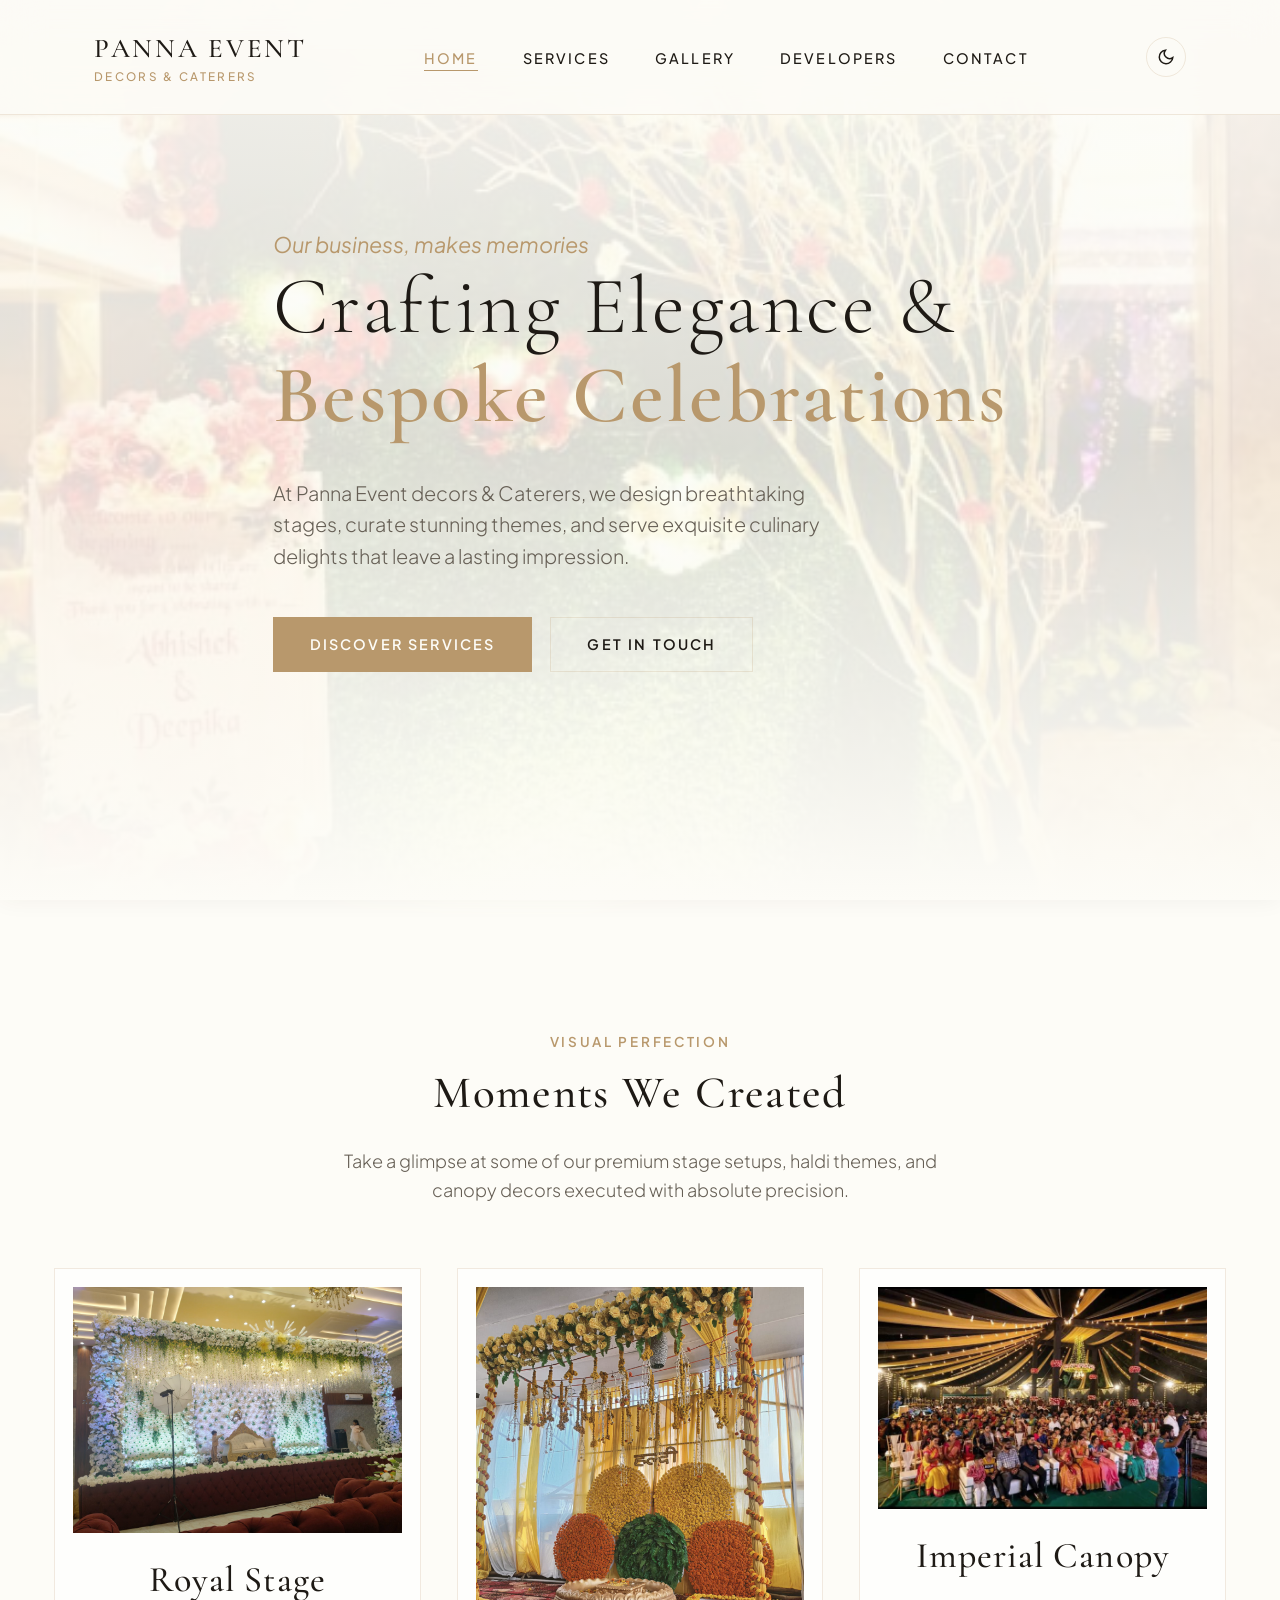
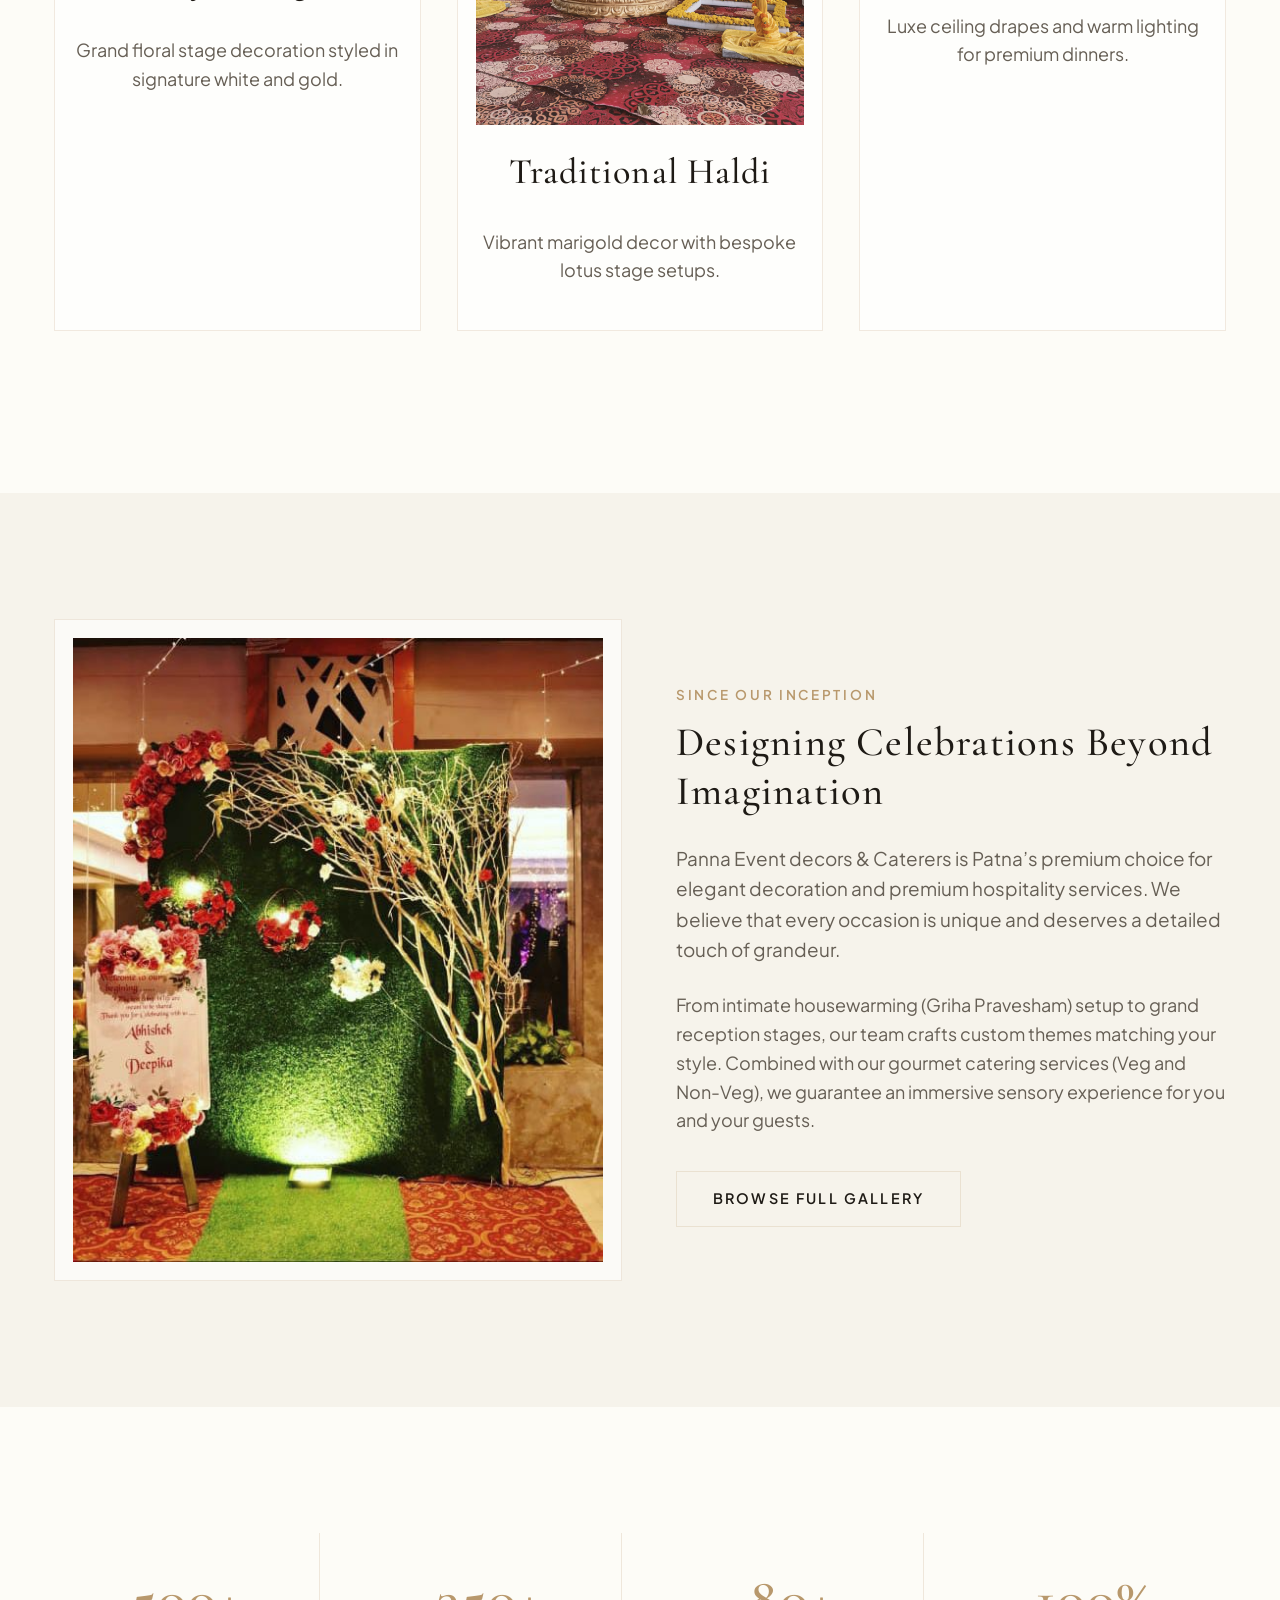
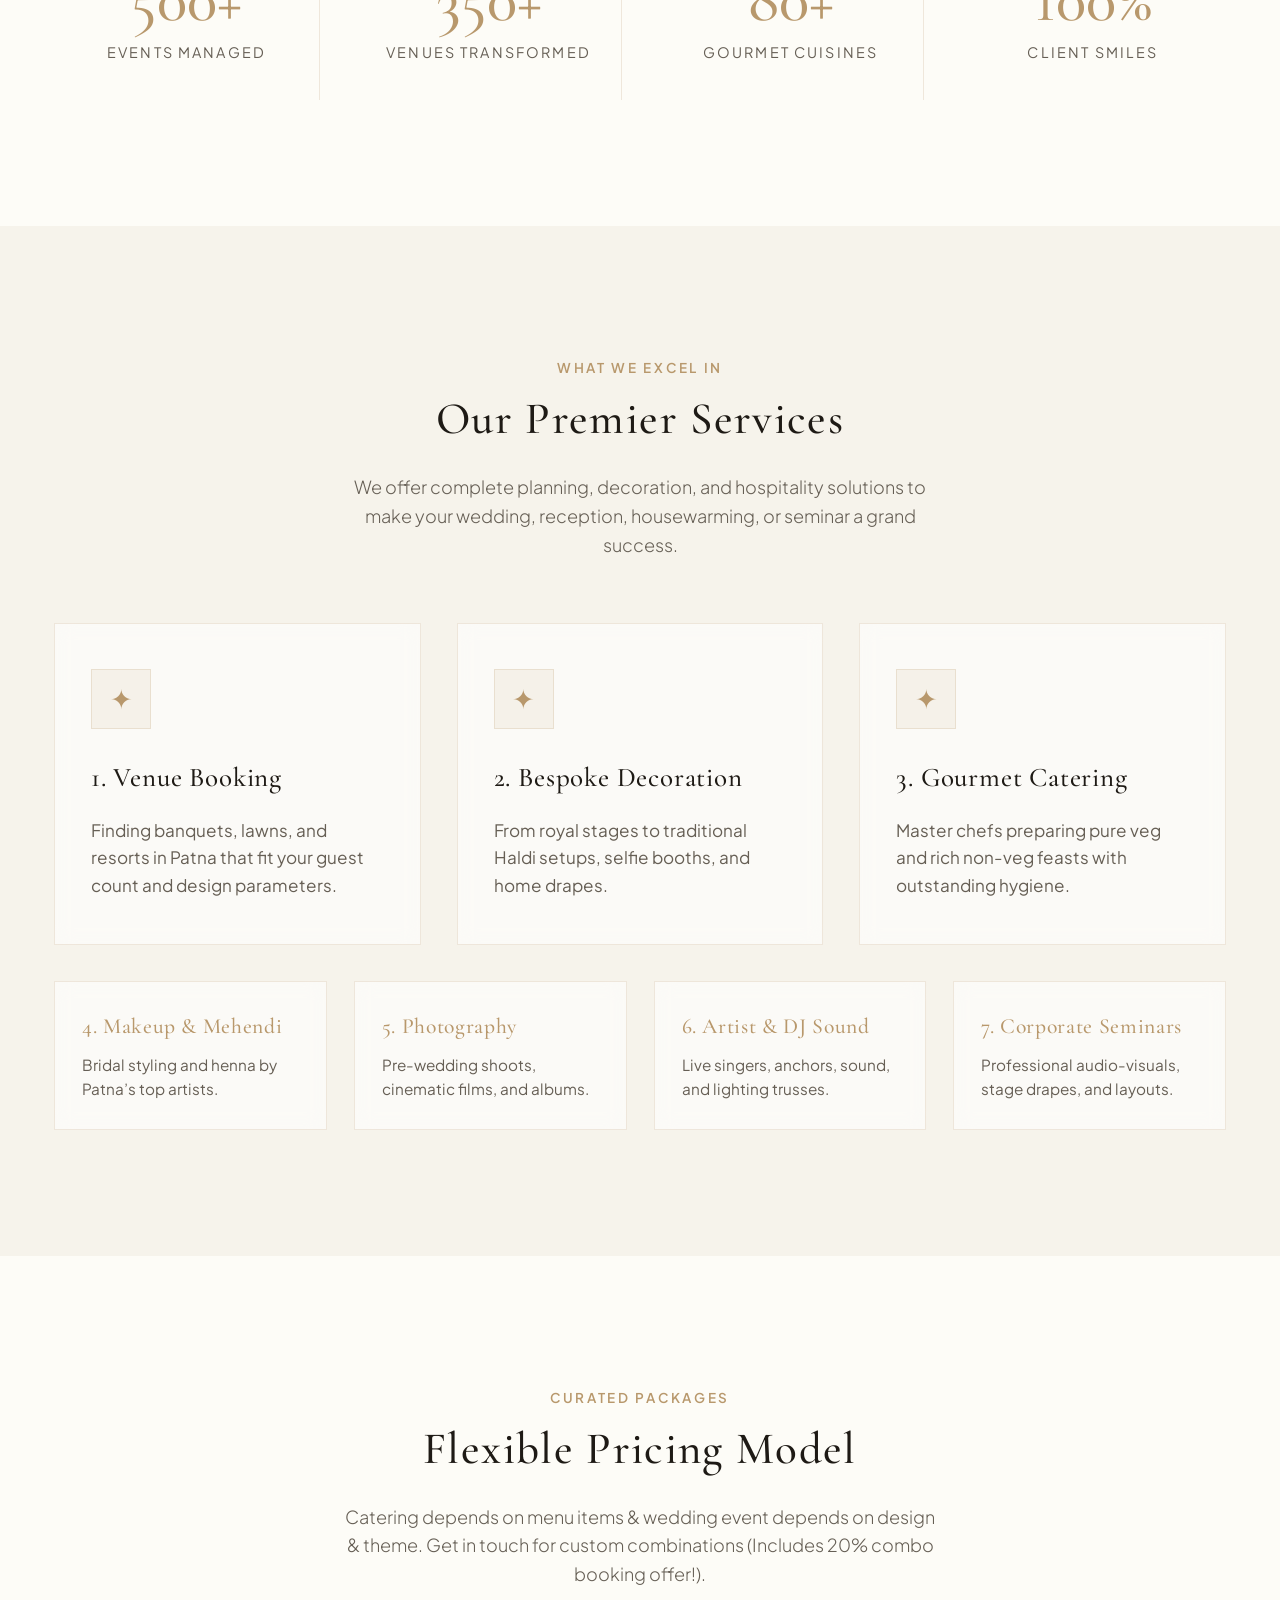
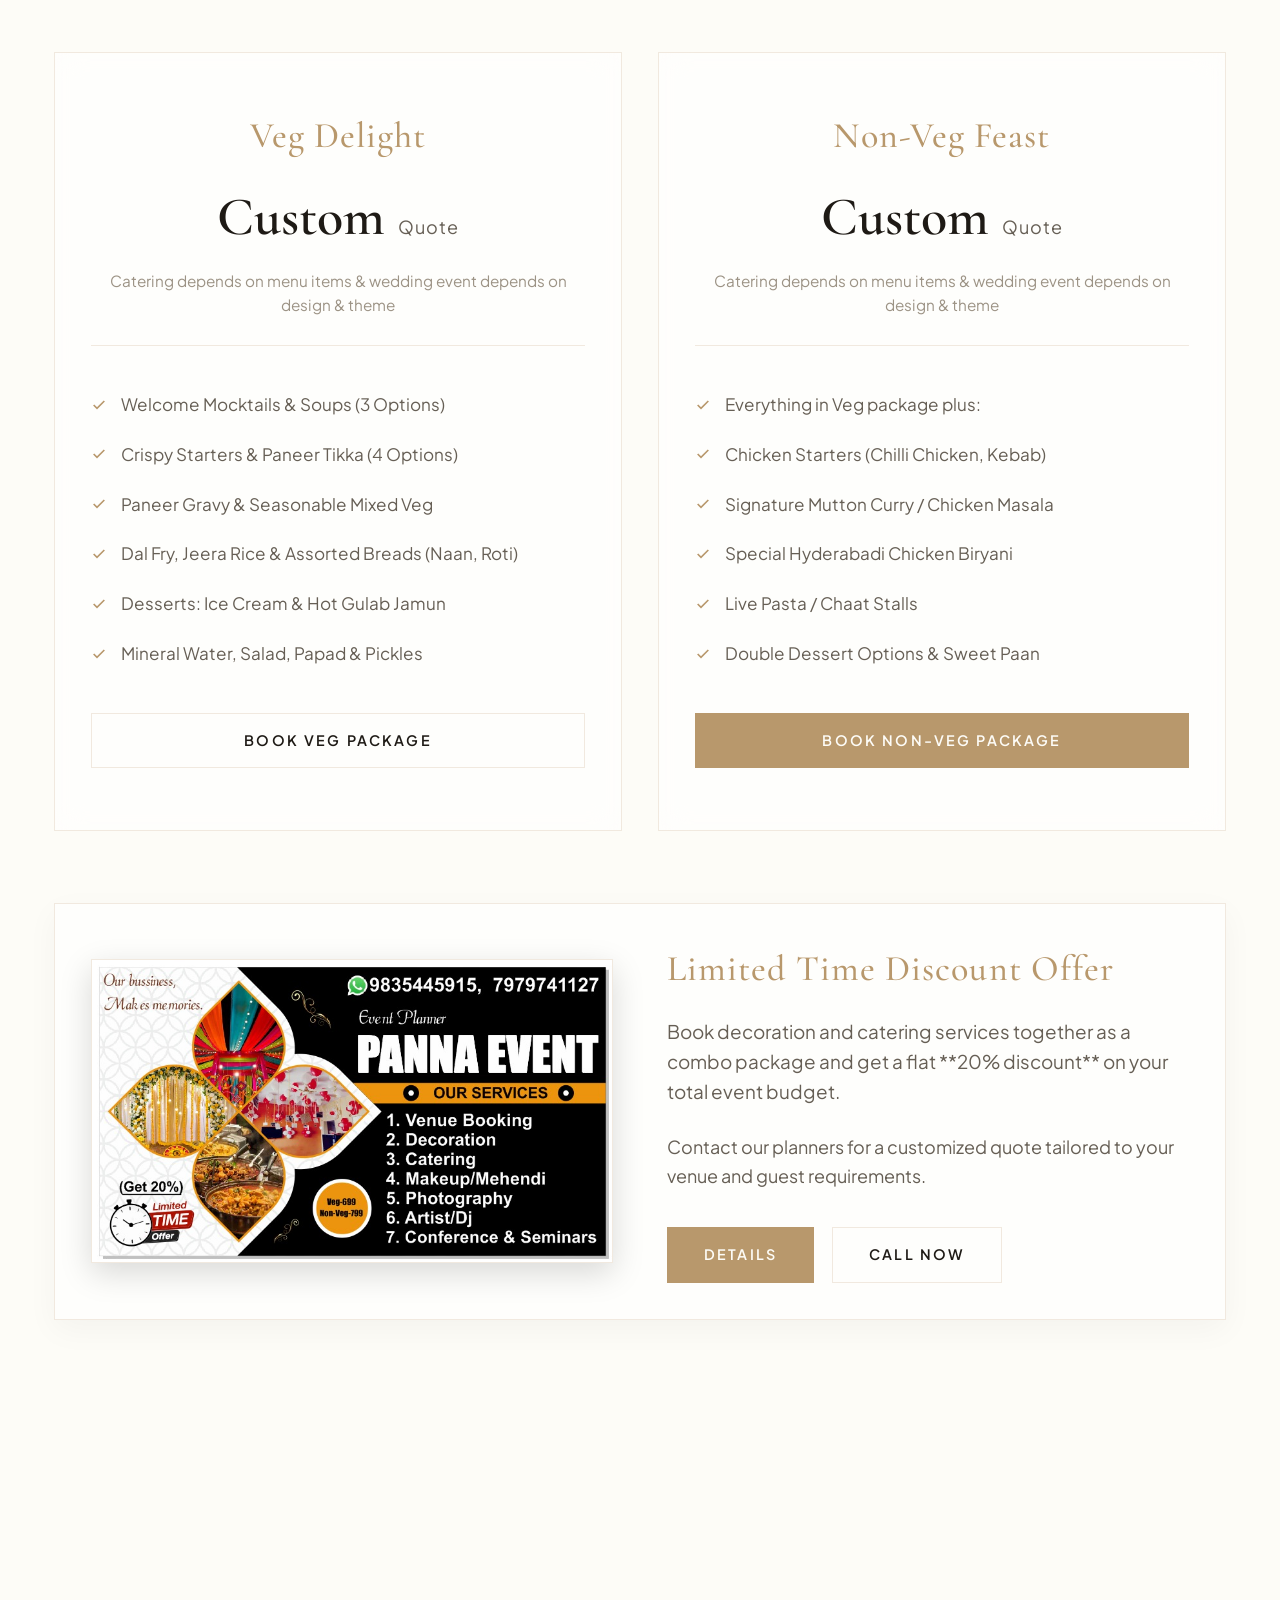
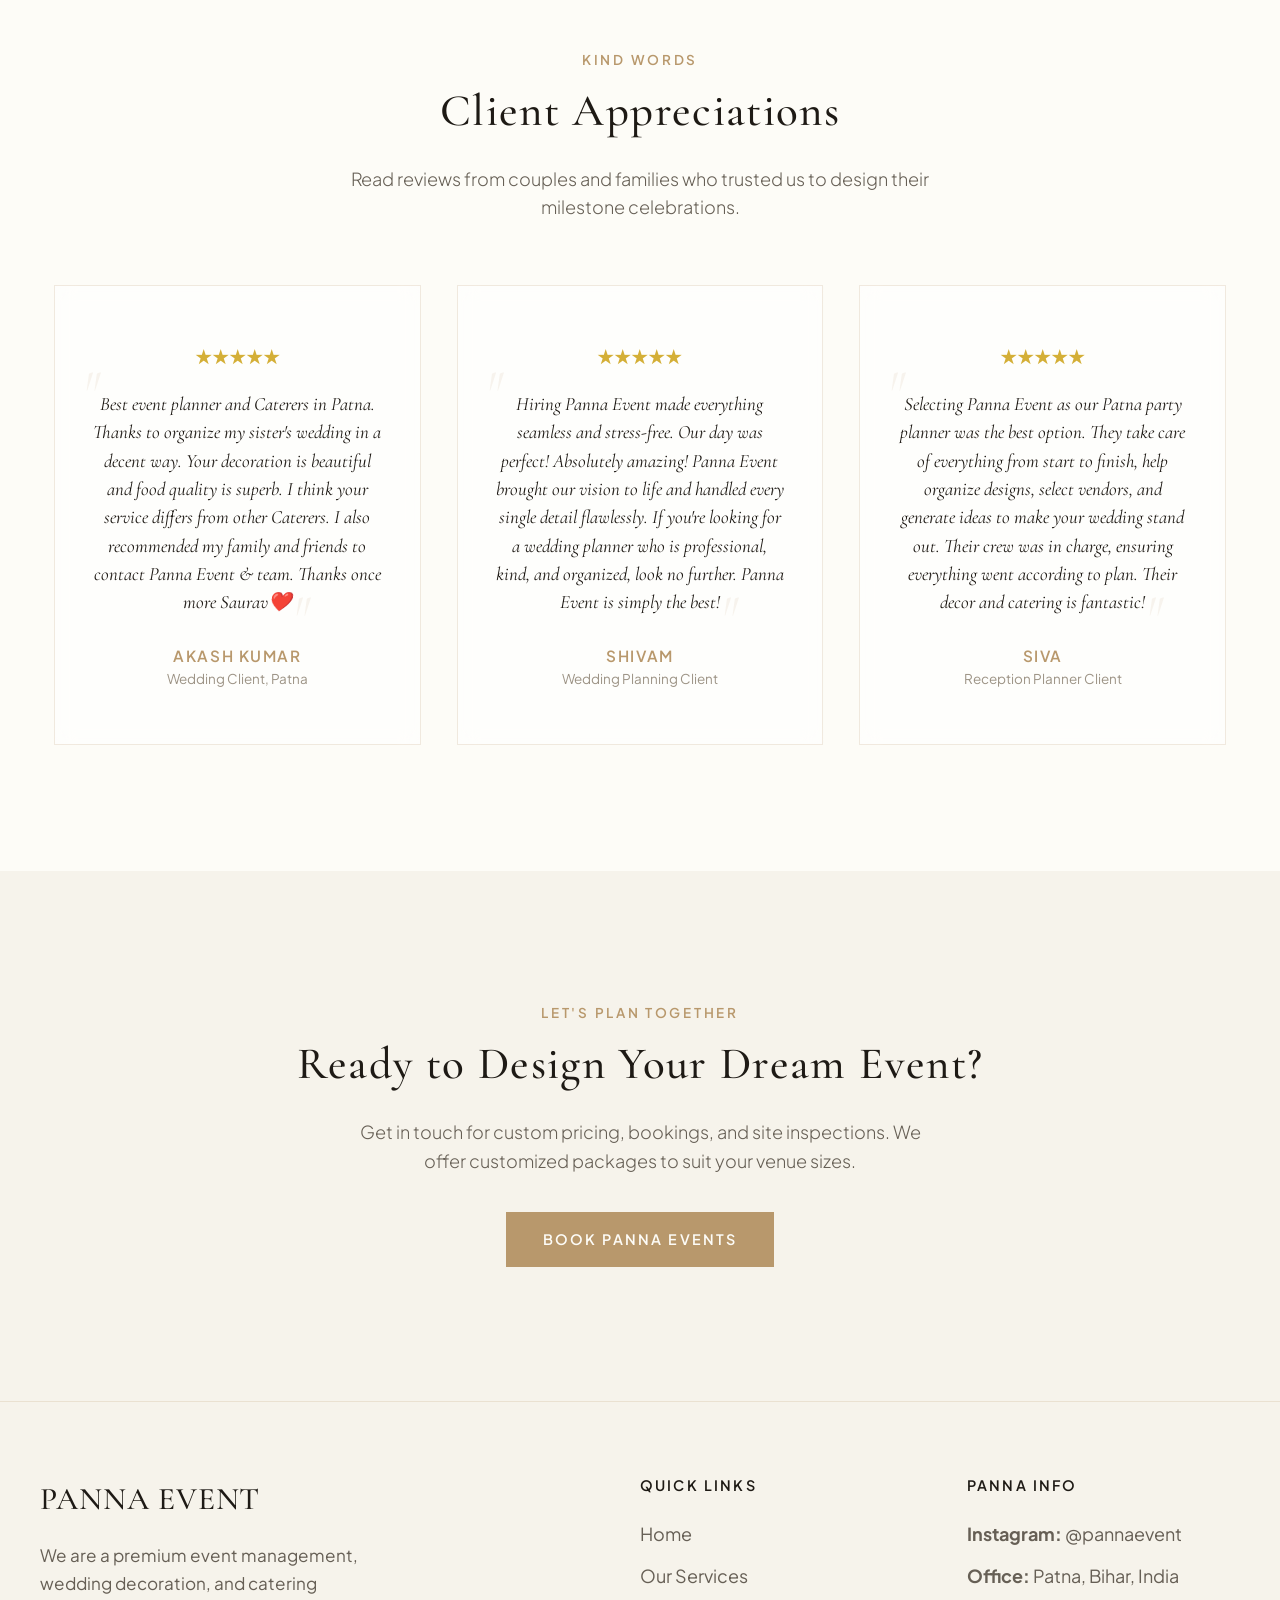
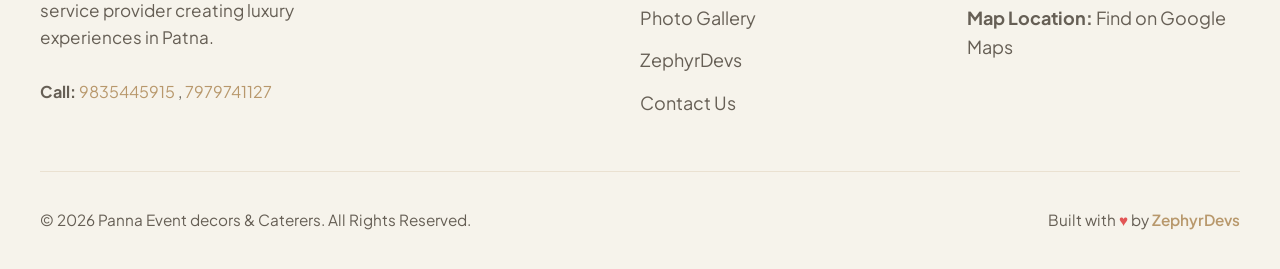
==== index.html @ 82905529 "Add files via upload" ====
<!DOCTYPE html>
<html lang="en">
<head>
    <meta charset="UTF-8">
    <meta name="viewport" content="width=device-width, initial-scale=1.0">
    <title>Panna Event Decors & Caterers | Premium Wedding Decor & Catering Patna</title>
    
    <!-- SEO Meta Tags -->
    <meta name="description" content="Panna Event Decors & Caterers offers premium wedding stage decoration, Haldi setups, Griha Pravesham, and professional catering services in Patna. Make your events memorable with our luxury designs.">
    <meta name="keywords" content="Panna Event, Panna Event Decors, event planners Patna, caterers in Patna, wedding decorators Patna, stage decoration Patna, Haldi ceremony Patna, housewarming decorators, Griha Pravesham decoration, party caterers">
    <meta name="author" content="ZephyrDevs">
    <link rel="canonical" href="index.html">
    
    <!-- Open Graph (Facebook / LinkedIn) -->
    <meta property="og:type" content="website">
    <meta property="og:title" content="Panna Event Decors & Caterers | Premium Event Planner in Patna">
    <meta property="og:description" content="Transforming weddings, housewarmings, and corporate events with premium decorations and gourmet catering. Contact 9835445915.">
    <meta property="og:image" content="./unnamed.jpg">
    
    <!-- Stylesheet -->
    <link rel="stylesheet" href="css/style.css">
    
    <!-- LocalBusiness Schema Markup for SEO -->
    <script type="application/ld+json">
    {
      "@context": "https://schema.org",
      "@type": "EventVenue",
      "name": "Panna Event decors & Caterers",
      "image": [
        "unnamed.jpg",
        "unnamed (5).jpg",
        "unnamed (7).jpg"
      ],
      "telephone": "+919835445915, +917979741127",
      "email": "zephyrdevsofficial@gmail.com",
      "address": {
        "@type": "PostalAddress",
        "streetAddress": "Panna Event decors & Caterers, Near Gola Road",
        "addressLocality": "Patna",
        "addressRegion": "Bihar",
        "postalCode": "801503",
        "addressCountry": "IN"
      },
      "geo": {
        "@type": "GeoCoordinates",
        "latitude": 25.6144167,
        "longitude": 85.0792619
      },
      "url": "https://zephyr-devs.vercel.app",
      "sameAs": [
        "https://www.instagram.com/pannaevent"
      ],
      "priceRange": "$$",
      "servesCuisine": "Indian, Veg, Non-Veg",
      "openingHoursSpecification": {
        "@type": "OpeningHoursSpecification",
        "dayOfWeek": [
          "Monday", "Tuesday", "Wednesday", "Thursday", "Friday", "Saturday", "Sunday"
        ],
        "opens": "00:00",
        "closes": "23:59"
      }
    }
    </script>
</head>
<body>

    <!-- Loading Screen -->
    <div id="loading-screen">
        <div class="loader-logo">PANNA EVENTS</div>
        <div class="loader-bar"></div>
    </div>

    <!-- Background Canvas -->
    <canvas id="bg-canvas"></canvas>

    <!-- Navigation Header -->
    <header class="header-nav">
        <div class="nav-container">
            <a href="index.html" class="logo">
                <span class="logo-main">PANNA EVENT</span>
                <span class="logo-sub">Decors & Caterers</span>
            </a>
            
            <nav>
                <ul class="nav-links">
                    <li><a href="index.html" class="active">Home</a></li>
                    <li><a href="services.html">Services</a></li>
                    <li><a href="gallery.html">Gallery</a></li>
                    <li><a href="devs.html">Developers</a></li>
                    <li><a href="contact.html">Contact</a></li>
                </ul>
            </nav>
            
            <div class="nav-actions">
                <!-- Theme Toggle -->
                <button id="theme-toggle" class="theme-toggle-btn" aria-label="Toggle Theme">
                    <svg viewBox="0 0 24 24">
                        <path id="theme-icon-path" d="M21 12.79A9 9 0 1111.21 3 7 7 0 0021 12.79z" />
                    </svg>
                </button>
                
                <!-- Menu Toggle (Mobile) -->
                <button id="menu-toggle" class="menu-toggle-btn" aria-label="Toggle Menu">
                    <span></span>
                    <span></span>
                    <span></span>
                </button>
            </div>
        </div>
    </header>

    <!-- Mobile Nav Overlay -->
    <div id="mobile-nav" class="mobile-nav-overlay">
        <ul class="mobile-nav-links">
            <li><a href="index.html">Home</a></li>
            <li><a href="services.html">Services</a></li>
            <li><a href="gallery.html">Gallery</a></li>
            <li><a href="devs.html">Developers</a></li>
            <li><a href="contact.html">Contact</a></li>
        </ul>
    </div>

    <!-- Main Content -->
    <main>
        
        <!-- Hero Section -->
        <section class="hero-section section">
            <div class="container hero-content reveal">
                <span class="hero-subtitle">Our business, makes memories</span>
                <h1 class="hero-title">
                    Crafting Elegance & 
                    <span>Bespoke Celebrations</span>
                </h1>
                <p class="hero-desc">
                    At Panna Event decors & Caterers, we design breathtaking stages, curate stunning themes, and serve exquisite culinary delights that leave a lasting impression.
                </p>
                <div class="hero-buttons">
                    <a href="services.html" class="btn btn-primary">Discover Services</a>
                    <a href="contact.html" class="btn btn-secondary">Get In Touch</a>
                </div>
            </div>
        </section>

        <!-- Visual Highlight (Mini Gallery teaser) -->
        <section class="section">
            <div class="container">
                <div class="text-center reveal">
                    <span class="section-tag">Visual Perfection</span>
                    <h2 class="section-title">Moments We Created</h2>
                    <p class="section-desc">Take a glimpse at some of our premium stage setups, haldi themes, and canopy decors executed with absolute precision.</p>
                </div>
                
                <div class="grid-3 reveal reveal-delay-1">
                    <div class="story-image-wrapper">
                        <img src="unnamed.jpg" alt="Wedding Stage Decoration by Panna Events" loading="lazy">
                        <div class="story-text text-center">
                            <h3>Royal Stage</h3>
                            <p>Grand floral stage decoration styled in signature white and gold.</p>
                        </div>
                    </div>
                    <div class="story-image-wrapper">
                        <img src="unnamed (5).jpg" alt="Haldi Ceremony theme decoration by Panna Events" loading="lazy">
                        <div class="story-text text-center">
                            <h3>Traditional Haldi</h3>
                            <p>Vibrant marigold decor with bespoke lotus stage setups.</p>
                        </div>
                    </div>
                    <div class="story-image-wrapper">
                        <img src="unnamed (6).jpg" alt="Ceiling Canopy decoration by Panna Events" loading="lazy">
                        <div class="story-text text-center">
                            <h3>Imperial Canopy</h3>
                            <p>Luxe ceiling drapes and warm lighting for premium dinners.</p>
                        </div>
                    </div>
                </div>
            </div>
        </section>

        <!-- Our Story & Philosophy -->
        <section class="section" style="background-color: var(--bg-secondary);">
            <div class="container grid-2">
                <div class="story-image-wrapper reveal" style="margin-bottom: 0;">
                    <img src="unnamed (2).jpg" alt="Selfie booth wedding entrance backdrop Patna" loading="lazy">
                </div>
                <div class="story-text reveal reveal-delay-1" style="display: flex; flex-direction: column; justify-content: center; padding-left: 1rem;">
                    <span class="section-tag">Since Our Inception</span>
                    <h2 class="section-title" style="font-size: 2.25rem;">Designing Celebrations Beyond Imagination</h2>
                    <p style="color: var(--text-secondary); margin-bottom: 1.5rem; font-size: 1.05rem;">
                        Panna Event decors & Caterers is Patna’s premium choice for elegant decoration and premium hospitality services. We believe that every occasion is unique and deserves a detailed touch of grandeur.
                    </p>
                    <p style="color: var(--text-secondary); margin-bottom: 2rem;">
                        From intimate housewarming (Griha Pravesham) setup to grand reception stages, our team crafts custom themes matching your style. Combined with our gourmet catering services (Veg and Non-Veg), we guarantee an immersive sensory experience for you and your guests.
                    </p>
                    <div>
                        <a href="gallery.html" class="btn btn-secondary">Browse Full Gallery</a>
                    </div>
                </div>
            </div>
        </section>

        <!-- Stats Section -->
        <section class="section">
            <div class="container grid-4">
                <div class="stat-item reveal">
                    <div class="stat-number">500+</div>
                    <div class="stat-label">Events Managed</div>
                </div>
                <div class="stat-item reveal reveal-delay-1">
                    <div class="stat-number">350+</div>
                    <div class="stat-label">Venues Transformed</div>
                </div>
                <div class="stat-item reveal reveal-delay-2">
                    <div class="stat-number">80+</div>
                    <div class="stat-label">Gourmet Cuisines</div>
                </div>
                <div class="stat-item reveal reveal-delay-3">
                    <div class="stat-number">100%</div>
                    <div class="stat-label">Client Smiles</div>
                </div>
            </div>
        </section>

        <!-- Services Section -->
        <section class="section" style="background-color: var(--bg-secondary);">
            <div class="container">
                <div class="text-center reveal">
                    <span class="section-tag">What We Excel In</span>
                    <h2 class="section-title">Our Premier Services</h2>
                    <p class="section-desc">We offer complete planning, decoration, and hospitality solutions to make your wedding, reception, housewarming, or seminar a grand success.</p>
                </div>
                
                <div class="grid-3 reveal">
                    <div class="glass-card">
                        <div class="service-icon-box">✦</div>
                        <h3 class="font-serif" style="font-size: 1.5rem; margin-bottom: 1rem;">1. Venue Booking</h3>
                        <p style="color: var(--text-secondary); font-size: 0.95rem;">Finding banquets, lawns, and resorts in Patna that fit your guest count and design parameters.</p>
                    </div>
                    
                    <div class="glass-card reveal reveal-delay-1">
                        <div class="service-icon-box">✦</div>
                        <h3 class="font-serif" style="font-size: 1.5rem; margin-bottom: 1rem;">2. Bespoke Decoration</h3>
                        <p style="color: var(--text-secondary); font-size: 0.95rem;">From royal stages to traditional Haldi setups, selfie booths, and home drapes.</p>
                    </div>
                    
                    <div class="glass-card reveal reveal-delay-2">
                        <div class="service-icon-box">✦</div>
                        <h3 class="font-serif" style="font-size: 1.5rem; margin-bottom: 1rem;">3. Gourmet Catering</h3>
                        <p style="color: var(--text-secondary); font-size: 0.95rem;">Master chefs preparing pure veg and rich non-veg feasts with outstanding hygiene.</p>
                    </div>
                </div>

                <div class="grid-4 reveal" style="margin-top: 2rem; gap: 1.5rem;">
                    <div class="glass-card" style="padding: 1.5rem;">
                        <h4 class="font-serif" style="font-size: 1.2rem; margin-bottom: 0.5rem; color: var(--accent);">4. Makeup & Mehendi</h4>
                        <p style="color: var(--text-secondary); font-size: 0.85rem;">Bridal styling and henna by Patna’s top artists.</p>
                    </div>
                    <div class="glass-card reveal reveal-delay-1" style="padding: 1.5rem;">
                        <h4 class="font-serif" style="font-size: 1.2rem; margin-bottom: 0.5rem; color: var(--accent);">5. Photography</h4>
                        <p style="color: var(--text-secondary); font-size: 0.85rem;">Pre-wedding shoots, cinematic films, and albums.</p>
                    </div>
                    <div class="glass-card reveal reveal-delay-2" style="padding: 1.5rem;">
                        <h4 class="font-serif" style="font-size: 1.2rem; margin-bottom: 0.5rem; color: var(--accent);">6. Artist & DJ Sound</h4>
                        <p style="color: var(--text-secondary); font-size: 0.85rem;">Live singers, anchors, sound, and lighting trusses.</p>
                    </div>
                    <div class="glass-card reveal reveal-delay-3" style="padding: 1.5rem;">
                        <h4 class="font-serif" style="font-size: 1.2rem; margin-bottom: 0.5rem; color: var(--accent);">7. Corporate Seminars</h4>
                        <p style="color: var(--text-secondary); font-size: 0.85rem;">Professional audio-visuals, stage drapes, and layouts.</p>
                    </div>
                </div>
            </div>
        </section>

        <!-- Pricing Packages Section -->
        <section class="section">
            <div class="container">
                <div class="text-center reveal">
                    <span class="section-tag">Curated Packages</span>
                    <h2 class="section-title">Flexible Pricing Model</h2>
                    <p class="section-desc">Catering depends on menu items & wedding event depends on design & theme. Get in touch for custom combinations (Includes 20% combo booking offer!).</p>
                </div>
                
                <div class="grid-2 reveal">
                    <!-- Veg Menu Card -->
                    <div class="pricing-menu">
                        <div class="pricing-header">
                            <h3>Veg Delight</h3>
                            <div class="price">Custom <span>Quote</span></div>
                            <p style="color: var(--text-muted); font-size: 0.85rem;">Catering depends on menu items & wedding event depends on design & theme</p>
                        </div>
                        <ul class="pricing-features">
                            <li>
                                <svg viewBox="0 0 24 24"><path d="M20 6L9 17l-5-5" /></svg>
                                <span>Welcome Mocktails & Soups (3 Options)</span>
                            </li>
                            <li>
                                <svg viewBox="0 0 24 24"><path d="M20 6L9 17l-5-5" /></svg>
                                <span>Crispy Starters & Paneer Tikka (4 Options)</span>
                            </li>
                            <li>
                                <svg viewBox="0 0 24 24"><path d="M20 6L9 17l-5-5" /></svg>
                                <span>Paneer Gravy & Seasonable Mixed Veg</span>
                            </li>
                            <li>
                                <svg viewBox="0 0 24 24"><path d="M20 6L9 17l-5-5" /></svg>
                                <span>Dal Fry, Jeera Rice & Assorted Breads (Naan, Roti)</span>
                            </li>
                            <li>
                                <svg viewBox="0 0 24 24"><path d="M20 6L9 17l-5-5" /></svg>
                                <span>Desserts: Ice Cream & Hot Gulab Jamun</span>
                            </li>
                            <li>
                                <svg viewBox="0 0 24 24"><path d="M20 6L9 17l-5-5" /></svg>
                                <span>Mineral Water, Salad, Papad & Pickles</span>
                            </li>
                        </ul>
                        <div class="text-center">
                            <a href="contact.html" class="btn btn-secondary" style="width: 100%;">Book Veg Package</a>
                        </div>
                    </div>

                    <!-- Non-Veg Menu Card -->
                    <div class="pricing-menu">
                        <div class="pricing-header">
                            <h3>Non-Veg Feast</h3>
                            <div class="price">Custom <span>Quote</span></div>
                            <p style="color: var(--text-muted); font-size: 0.85rem;">Catering depends on menu items & wedding event depends on design & theme</p>
                        </div>
                        <ul class="pricing-features">
                            <li>
                                <svg viewBox="0 0 24 24"><path d="M20 6L9 17l-5-5" /></svg>
                                <span>Everything in Veg package plus:</span>
                            </li>
                            <li>
                                <svg viewBox="0 0 24 24"><path d="M20 6L9 17l-5-5" /></svg>
                                <span>Chicken Starters (Chilli Chicken, Kebab)</span>
                            </li>
                            <li>
                                <svg viewBox="0 0 24 24"><path d="M20 6L9 17l-5-5" /></svg>
                                <span>Signature Mutton Curry / Chicken Masala</span>
                            </li>
                            <li>
                                <svg viewBox="0 0 24 24"><path d="M20 6L9 17l-5-5" /></svg>
                                <span>Special Hyderabadi Chicken Biryani</span>
                            </li>
                            <li>
                                <svg viewBox="0 0 24 24"><path d="M20 6L9 17l-5-5" /></svg>
                                <span>Live Pasta / Chaat Stalls</span>
                            </li>
                            <li>
                                <svg viewBox="0 0 24 24"><path d="M20 6L9 17l-5-5" /></svg>
                                <span>Double Dessert Options & Sweet Paan</span>
                            </li>
                        </ul>
                        <div class="text-center">
                            <a href="contact.html" class="btn btn-primary" style="width: 100%;">Book Non-Veg Package</a>
                        </div>
                    </div>
                </div>

                <!-- Combined Services Brochure Card teaser -->
                <div class="service-card-image-panel reveal" style="margin-top: 4rem; padding: 2rem;">
                    <div class="grid-2" style="align-items: center; gap: 3rem;">
                        <div>
                            <img src="unnamed (7).jpg" alt="Panna Event Services and Pricing Card Brochure" style="border-radius: 0; box-shadow: 0 10px 30px rgba(0,0,0,0.15);" loading="lazy">
                        </div>
                        <div>
                            <h3 class="font-serif" style="font-size: 2rem; color: var(--accent); margin-bottom: 1rem;">Limited Time Discount Offer</h3>
                            <p style="color: var(--text-secondary); margin-bottom: 1.5rem; font-size: 1.05rem;">
                                Book decoration and catering services together as a combo package and get a flat **20% discount** on your total event budget.
                            </p>
                            <p style="color: var(--text-secondary); margin-bottom: 2rem;">
                                Contact our planners for a customized quote tailored to your venue and guest requirements.
                            </p>
                            <div style="display: flex; gap: 1rem;">
                                <a href="services.html" class="btn btn-primary">Details</a>
                                <a href="tel:9835445915" class="btn btn-secondary">Call Now</a>
                            </div>
                        </div>
                    </div>
                </div>

            </div>
        </section>

        <!-- Testimonials -->
        <section class="section">
            <div class="container">
                <div class="text-center reveal">
                    <span class="section-tag">Kind Words</span>
                    <h2 class="section-title">Client Appreciations</h2>
                    <p class="section-desc">Read reviews from couples and families who trusted us to design their milestone celebrations.</p>
                </div>
                
                <div class="grid-3">
                    <div class="testimonial-card reveal">
                        <div style="color: #d4af37; font-size: 1.1rem; margin-bottom: 1rem;">★★★★★</div>
                        <p class="testimonial-quote" style="font-size: 1.05rem; line-height: 1.5; margin-bottom: 1.5rem;">Best event planner and Caterers in Patna. Thanks to organize my sister's wedding in a decent way. Your decoration is beautiful and food quality is superb. I think your service differs from other Caterers. I also recommended my family and friends to contact Panna Event & team. Thanks once more Saurav❤️</p>
                        <div class="testimonial-author">Akash Kumar</div>
                        <div class="testimonial-event">Wedding Client, Patna</div>
                    </div>
                    
                    <div class="testimonial-card reveal reveal-delay-1">
                        <div style="color: #d4af37; font-size: 1.1rem; margin-bottom: 1rem;">★★★★★</div>
                        <p class="testimonial-quote" style="font-size: 1.05rem; line-height: 1.5; margin-bottom: 1.5rem;">Hiring Panna Event made everything seamless and stress-free. Our day was perfect! Absolutely amazing! Panna Event brought our vision to life and handled every single detail flawlessly. If you're looking for a wedding planner who is professional, kind, and organized, look no further. Panna Event is simply the best!</p>
                        <div class="testimonial-author">Shivam</div>
                        <div class="testimonial-event">Wedding Planning Client</div>
                    </div>

                    <div class="testimonial-card reveal reveal-delay-2">
                        <div style="color: #d4af37; font-size: 1.1rem; margin-bottom: 1rem;">★★★★★</div>
                        <p class="testimonial-quote" style="font-size: 1.05rem; line-height: 1.5; margin-bottom: 1.5rem;">Selecting Panna Event as our Patna party planner was the best option. They take care of everything from start to finish, help organize designs, select vendors, and generate ideas to make your wedding stand out. Their crew was in charge, ensuring everything went according to plan. Their decor and catering is fantastic!</p>
                        <div class="testimonial-author">Siva</div>
                        <div class="testimonial-event">Reception Planner Client</div>
                    </div>
                </div>
            </div>
        </section>

        <!-- Contact CTA -->
        <section class="section" style="background-color: var(--bg-secondary);">
            <div class="container text-center reveal">
                <span class="section-tag">Let's Plan Together</span>
                <h2 class="section-title">Ready to Design Your Dream Event?</h2>
                <p class="section-desc" style="margin-bottom: 2rem;">Get in touch for custom pricing, bookings, and site inspections. We offer customized packages to suit your venue sizes.</p>
                <div>
                    <a href="contact.html" class="btn btn-primary">Book Panna Events</a>
                </div>
            </div>
        </section>
        
    </main>

    <!-- Footer -->
    <footer class="site-footer">
        <div class="container footer-grid">
            <div class="footer-brand">
                <h3>PANNA EVENT</h3>
                <p style="margin-bottom: 1.5rem;">We are a premium event management, wedding decoration, and catering service provider creating luxury experiences in Patna.</p>
                <div style="font-size: 0.9rem;">
                    <strong>Call:</strong> <a href="tel:9835445915" style="color: var(--accent);">9835445915</a> , <a href="tel:7979741127" style="color: var(--accent);">7979741127</a>
                </div>
            </div>
            
            <div>
                <h4 class="footer-links-title">Quick Links</h4>
                <ul class="footer-quick-links">
                    <li><a href="index.html">Home</a></li>
                    <li><a href="services.html">Our Services</a></li>
                    <li><a href="gallery.html">Photo Gallery</a></li>
                    <li><a href="devs.html">ZephyrDevs</a></li>
                    <li><a href="contact.html">Contact Us</a></li>
                </ul>
            </div>
            
            <div>
                <h4 class="footer-links-title">Panna Info</h4>
                <ul class="footer-quick-links">
                    <li><strong>Instagram:</strong> <a href="https://www.instagram.com/pannaevent" target="_blank" rel="noopener">@pannaevent</a></li>
                    <li><strong>Office:</strong> Patna, Bihar, India</li>
                    <li><strong>Map Location:</strong> <a href="https://maps.app.goo.gl/fUGVahFVn2JXmXi26" target="_blank" rel="noopener">Find on Google Maps</a></li>
                </ul>
            </div>
        </div>
        
        <div class="container footer-bottom">
            <div>
                &copy; 2026 Panna Event decors & Caterers. All Rights Reserved.
            </div>
            <div>
                Built with <span class="heart-icon">&hearts;</span> by <a href="devs.html" style="font-weight: 600; color: var(--accent);">ZephyrDevs</a>
            </div>
        </div>
    </footer>

    <!-- Scripts -->
    <script src="js/main.js"></script>
</body>
</html>
---- css/style.css ----
@import url('https://fonts.googleapis.com/css2?family=Cormorant+Garamond:ital,wght@0,300;0,400;0,500;0,600;0,700;1,400&family=Plus+Jakarta+Sans:wght@300;400;500;600;700&display=swap');

/* --- Theme Variables --- */
:root {
    /* Light Theme (Default) */
    --bg-primary: #fdfcf7;
    --bg-secondary: #f6f3eb;
    --bg-glass: rgba(253, 252, 247, 0.85);
    --text-primary: #1e1a15;
    --text-secondary: #665f55;
    --text-muted: #9c9385;
    --accent: #b8986c;
    --accent-hover: #9c7b50;
    --accent-light: rgba(184, 152, 108, 0.1);
    --accent-glow: rgba(184, 152, 108, 0.2);
    --border: rgba(184, 152, 108, 0.2);
    --card-bg: rgba(255, 255, 255, 0.6);
    --shadow: 0 10px 30px rgba(30, 26, 21, 0.04);
    --shadow-hover: 0 20px 40px rgba(30, 26, 21, 0.08);
    --font-serif: 'Cormorant Garamond', serif;
    --font-sans: 'Plus Jakarta Sans', sans-serif;
    --transition: all 0.5s cubic-bezier(0.25, 0.8, 0.25, 1);
    --transition-fast: all 0.25s ease;
}

[data-theme="dark"] {
    /* Dark Theme */
    --bg-primary: #0b0a09;
    --bg-secondary: #131210;
    --bg-glass: rgba(11, 10, 9, 0.85);
    --text-primary: #f6f3eb;
    --text-secondary: #aba396;
    --text-muted: #756f64;
    --accent: #d8b788;
    --accent-hover: #f1cf9e;
    --accent-light: rgba(216, 183, 136, 0.1);
    --accent-glow: rgba(216, 183, 136, 0.3);
    --border: rgba(216, 183, 136, 0.15);
    --card-bg: rgba(19, 18, 16, 0.6);
    --shadow: 0 10px 30px rgba(0, 0, 0, 0.5);
    --shadow-hover: 0 20px 40px rgba(0, 0, 0, 0.7);
}

/* --- Base Styles & Reset --- */
* {
    box-sizing: border-box;
    margin: 0;
    padding: 0;
}

html {
    scroll-behavior: smooth;
    font-size: 16px;
}

body {
    font-family: var(--font-sans);
    background-color: var(--bg-primary);
    color: var(--text-primary);
    line-height: 1.6;
    overflow-x: hidden;
    transition: background-color 0.5s ease, color 0.5s ease;
    position: relative;
}

body::before {
    content: '';
    position: fixed;
    top: 0;
    left: 0;
    width: 100%;
    height: 100%;
    background-image: url('../unnamed.jpg');
    background-size: cover;
    background-position: center;
    background-repeat: no-repeat;
    z-index: -2;
    opacity: 0.05;
    filter: blur(12px) grayscale(20%);
    transition: opacity 0.5s ease;
    pointer-events: none;
}

[data-theme="dark"] body::before {
    opacity: 0.03;
    filter: blur(15px) grayscale(50%) invert(0%);
}

h1, h2, h3, h4, h5, h6, .font-serif {
    font-family: var(--font-serif);
    font-weight: 500;
    letter-spacing: 0.03em;
}

a {
    color: inherit;
    text-decoration: none;
    transition: var(--transition-fast);
}

img {
    max-width: 100%;
    height: auto;
    display: block;
}

/* --- Live Background Canvas --- */
#bg-canvas {
    position: fixed;
    top: 0;
    left: 0;
    width: 100%;
    height: 100%;
    z-index: -1;
    pointer-events: none;
    opacity: 0.8;
}

/* --- Loading Screen --- */
#loading-screen {
    position: fixed;
    top: 0;
    left: 0;
    width: 100%;
    height: 100%;
    background-color: var(--bg-primary);
    z-index: 9999;
    display: flex;
    flex-direction: column;
    justify-content: center;
    align-items: center;
    transition: opacity 0.8s cubic-bezier(0.25, 0.8, 0.25, 1);
}

#loading-screen.fade-out {
    opacity: 0;
    pointer-events: none;
}

.loader-logo {
    font-family: var(--font-serif);
    font-size: 2.5rem;
    font-weight: 300;
    letter-spacing: 0.2em;
    color: var(--accent);
    margin-bottom: 2rem;
    opacity: 0;
    transform: translateY(20px);
    animation: loaderReveal 1.2s cubic-bezier(0.25, 0.8, 0.25, 1) forwards 0.2s;
}

.loader-bar {
    width: 120px;
    height: 2px;
    background-color: var(--border);
    position: relative;
    overflow: hidden;
    border-radius: 2px;
}

.loader-bar::after {
    content: '';
    position: absolute;
    top: 0;
    left: -100%;
    width: 100%;
    height: 100%;
    background: linear-gradient(90deg, transparent, var(--accent), transparent);
    animation: loadingBarRun 1.5s infinite ease-in-out;
}

@keyframes loaderReveal {
    to {
        opacity: 1;
        transform: translateY(0);
    }
}

@keyframes loadingBarRun {
    0% { left: -100%; }
    100% { left: 100%; }
}

/* --- Navigation Header --- */
.header-nav {
    position: fixed;
    top: 0;
    left: 0;
    width: 100%;
    z-index: 1000;
    background-color: var(--bg-glass);
    backdrop-filter: blur(20px);
    -webkit-backdrop-filter: blur(20px);
    border-bottom: 1px solid var(--border);
    transition: var(--transition);
}

.nav-container {
    max-width: 1200px;
    margin: 0 auto;
    padding: 1.25rem 1.5rem;
    display: flex;
    justify-content: space-between;
    align-items: center;
}

.logo {
    display: flex;
    flex-direction: column;
}

.logo-main {
    font-family: var(--font-serif);
    font-size: 1.5rem;
    font-weight: 500;
    letter-spacing: 0.1em;
    color: var(--text-primary);
}

.logo-sub {
    font-family: var(--font-sans);
    font-size: 0.65rem;
    font-weight: 500;
    letter-spacing: 0.2em;
    color: var(--accent);
    text-transform: uppercase;
    margin-top: -2px;
}

.nav-links {
    display: none; /* Mobile first hidden */
}

/* Navigation Utilities */
.nav-actions {
    display: flex;
    align-items: center;
    gap: 1.25rem;
}

/* Theme Toggle Button */
.theme-toggle-btn {
    background: none;
    border: 1px solid var(--border);
    color: var(--text-primary);
    cursor: pointer;
    width: 40px;
    height: 40px;
    border-radius: 50%;
    display: flex;
    justify-content: center;
    align-items: center;
    transition: var(--transition-fast);
}

.theme-toggle-btn:hover {
    border-color: var(--accent);
    color: var(--accent);
    background-color: var(--accent-light);
}

.theme-toggle-btn svg {
    width: 18px;
    height: 18px;
    fill: none;
    stroke: currentColor;
    stroke-width: 2;
    transition: transform 0.5s ease;
}

.theme-toggle-btn:hover svg {
    transform: rotate(30deg);
}

/* Mobile Menu Button */
.menu-toggle-btn {
    background: none;
    border: none;
    color: var(--text-primary);
    cursor: pointer;
    width: 40px;
    height: 40px;
    display: flex;
    flex-direction: column;
    justify-content: center;
    align-items: center;
    gap: 5px;
    z-index: 1001;
}

.menu-toggle-btn span {
    display: block;
    width: 22px;
    height: 2px;
    background-color: var(--text-primary);
    transition: var(--transition-fast);
}

.menu-toggle-btn.active span:nth-child(1) {
    transform: translateY(7px) rotate(45deg);
}

.menu-toggle-btn.active span:nth-child(2) {
    opacity: 0;
}

.menu-toggle-btn.active span:nth-child(3) {
    transform: translateY(-7px) rotate(-45deg);
}

/* Mobile Navigation Overlay */
.mobile-nav-overlay {
    position: fixed;
    top: 0;
    right: -100%;
    width: 100%;
    height: 100vh;
    background-color: var(--bg-primary);
    z-index: 999;
    display: flex;
    flex-direction: column;
    justify-content: center;
    align-items: center;
    gap: 2rem;
    transition: right 0.6s cubic-bezier(0.25, 0.8, 0.25, 1);
    border-left: 1px solid var(--border);
}

.mobile-nav-overlay.active {
    right: 0;
}

.mobile-nav-links {
    list-style: none;
    display: flex;
    flex-direction: column;
    align-items: center;
    gap: 2rem;
}

.mobile-nav-links a {
    font-family: var(--font-serif);
    font-size: 2rem;
    font-weight: 300;
    letter-spacing: 0.05em;
    color: var(--text-primary);
}

.mobile-nav-links a:hover,
.mobile-nav-links a.active {
    color: var(--accent);
}

/* --- Layout Utility Classes --- */
.section {
    padding: 5rem 1.5rem;
    position: relative;
}

.container {
    max-width: 1200px;
    margin: 0 auto;
}

.text-center { text-align: center; }

.section-tag {
    font-family: var(--font-sans);
    font-size: 0.75rem;
    font-weight: 600;
    letter-spacing: 0.2em;
    color: var(--accent);
    text-transform: uppercase;
    margin-bottom: 0.75rem;
    display: inline-block;
}

.section-title {
    font-size: 2.5rem;
    line-height: 1.2;
    margin-bottom: 1.5rem;
    color: var(--text-primary);
}

.section-desc {
    color: var(--text-secondary);
    max-width: 600px;
    margin: 0 auto 3.5rem;
    font-size: 1rem;
    font-weight: 300;
}

/* --- Premium Buttons --- */
.btn {
    display: inline-block;
    padding: 0.85rem 2rem;
    font-family: var(--font-sans);
    font-size: 0.8rem;
    font-weight: 600;
    letter-spacing: 0.15em;
    text-transform: uppercase;
    border-radius: 0;
    cursor: pointer;
    transition: var(--transition);
    position: relative;
    overflow: hidden;
}

.btn-primary {
    background-color: var(--accent);
    color: var(--bg-primary);
    border: 1px solid var(--accent);
}

.btn-primary:hover {
    background-color: transparent;
    color: var(--accent);
    box-shadow: 0 0 20px var(--accent-glow);
}

.btn-secondary {
    background-color: transparent;
    color: var(--text-primary);
    border: 1px solid var(--border);
}

.btn-secondary:hover {
    border-color: var(--accent);
    background-color: var(--accent-light);
}

/* --- Grid Systems --- */
.grid-2, .grid-3, .grid-4 {
    display: grid;
    gap: 2rem;
    grid-template-columns: 1fr; /* Mobile first */
}

/* --- Hero Section --- */
.hero-section {
    min-height: 100vh;
    display: flex;
    align-items: center;
    padding-top: 8rem;
    padding-bottom: 5rem;
    position: relative;
    background-image: linear-gradient(to bottom, rgba(253, 252, 247, 0.96) 0%, rgba(253, 252, 247, 0.85) 50%, var(--bg-primary) 100%), url('../unnamed (2).jpg');
    background-size: cover;
    background-position: center;
    background-repeat: no-repeat;
    background-attachment: scroll; /* Mobile first scroll: not laggy! */
}

[data-theme="dark"] .hero-section {
    background-image: linear-gradient(to bottom, rgba(11, 10, 9, 0.96) 0%, rgba(11, 10, 9, 0.85) 50%, var(--bg-primary) 100%), url('../unnamed (2).jpg');
}

@media (min-width: 1024px) {
    .hero-section {
        background-attachment: fixed; /* Parallax only on desktop, GPU accelerated */
    }
}

.hero-content {
    max-width: 800px;
}

.hero-subtitle {
    font-size: 1.2rem;
    font-style: italic;
    color: var(--accent);
    margin-bottom: 1rem;
}

.hero-title {
    font-size: 3.5rem;
    line-height: 1.1;
    margin-bottom: 2rem;
    font-weight: 300;
}

.hero-title span {
    font-weight: 600;
    color: var(--accent);
    display: block;
}

.hero-desc {
    font-size: 1.1rem;
    color: var(--text-secondary);
    margin-bottom: 2.5rem;
    font-weight: 300;
    max-width: 600px;
}

.hero-buttons {
    display: flex;
    flex-wrap: wrap;
    gap: 1rem;
}

/* --- Cards (Glassmorphism design) --- */
.glass-card {
    background-color: var(--card-bg);
    border: 1px solid var(--border);
    padding: 2.5rem 2rem;
    transition: var(--transition);
    position: relative;
    backdrop-filter: blur(10px);
    -webkit-backdrop-filter: blur(10px);
}

.glass-card:hover {
    transform: translateY(-10px);
    border-color: var(--accent);
    box-shadow: var(--shadow-hover);
}

.glass-card::before {
    content: '';
    position: absolute;
    top: 0;
    left: 0;
    width: 100%;
    height: 3px;
    background-color: var(--accent);
    transform: scaleX(0);
    transform-origin: left;
    transition: var(--transition);
}

.glass-card:hover::before {
    transform: scaleX(1);
}

/* --- Home page additional long sections --- */
.story-image-wrapper {
    position: relative;
    border: 1px solid var(--border);
    padding: 1rem;
    background-color: var(--card-bg);
    margin-bottom: 2rem;
}

.story-image-wrapper img {
    filter: grayscale(20%);
    transition: var(--transition);
}

.story-image-wrapper:hover img {
    filter: grayscale(0%);
}

.story-text {
    padding-top: 1rem;
}

.story-text h3 {
    font-size: 2rem;
    margin-bottom: 1.5rem;
}

.story-text p {
    color: var(--text-secondary);
    margin-bottom: 1.5rem;
    font-size: 1rem;
}

.stat-item {
    text-align: center;
    border-right: none;
    border-bottom: 1px solid var(--border);
    padding: 2rem 0;
}

.stat-item:last-child {
    border-bottom: none;
}

.stat-number {
    font-family: var(--font-serif);
    font-size: 3.5rem;
    color: var(--accent);
    font-weight: 500;
    line-height: 1;
    margin-bottom: 0.5rem;
}

.stat-label {
    font-size: 0.8rem;
    text-transform: uppercase;
    letter-spacing: 0.15em;
    color: var(--text-secondary);
}

/* Testimonials Slider/List */
.testimonial-card {
    background-color: var(--card-bg);
    border: 1px solid var(--border);
    padding: 3rem 2rem;
    backdrop-filter: blur(10px);
    -webkit-backdrop-filter: blur(10px);
    border-radius: 0;
    text-align: center;
}

.testimonial-quote {
    font-family: var(--font-serif);
    font-size: 1.35rem;
    font-style: italic;
    color: var(--text-primary);
    margin-bottom: 2rem;
    position: relative;
}

.testimonial-quote::before, .testimonial-quote::after {
    content: '"';
    font-size: 3rem;
    color: var(--accent-light);
    position: absolute;
    line-height: 1;
}

.testimonial-quote::before {
    top: -1.5rem;
    left: -0.5rem;
}

.testimonial-author {
    font-family: var(--font-sans);
    font-size: 0.85rem;
    font-weight: 600;
    letter-spacing: 0.1em;
    text-transform: uppercase;
    color: var(--accent);
}

.testimonial-event {
    font-size: 0.75rem;
    color: var(--text-muted);
}

/* --- Services Showcase --- */
.service-icon-box {
    width: 60px;
    height: 60px;
    border: 1px solid var(--border);
    display: flex;
    justify-content: center;
    align-items: center;
    color: var(--accent);
    margin-bottom: 1.5rem;
    background-color: var(--accent-light);
    font-size: 1.5rem;
}

.service-card-image-panel {
    background-color: var(--card-bg);
    border: 1px solid var(--border);
    padding: 1.5rem;
    margin-bottom: 4rem;
    box-shadow: var(--shadow);
    transition: var(--transition);
}

.service-card-image-panel:hover {
    box-shadow: var(--shadow-hover);
    border-color: var(--accent);
}

.service-card-image-panel img {
    width: 100%;
    height: auto;
    border: 1px solid var(--border);
}

.services-list-detail h3 {
    font-size: 1.75rem;
    margin-bottom: 1rem;
    display: flex;
    align-items: center;
    gap: 0.75rem;
}

.services-list-detail h3 span {
    font-family: var(--font-sans);
    font-size: 0.8rem;
    color: var(--accent);
    border: 1px solid var(--border);
    padding: 0.2rem 0.6rem;
    border-radius: 10px;
}

.services-list-detail p {
    color: var(--text-secondary);
    margin-bottom: 1.5rem;
}

.service-meta-info {
    display: flex;
    gap: 1rem;
    margin-top: 1.5rem;
    flex-wrap: wrap;
}

.meta-badge {
    font-size: 0.75rem;
    font-weight: 600;
    padding: 0.4rem 1rem;
    background-color: var(--accent-light);
    border: 1px solid var(--border);
    color: var(--accent);
    text-transform: uppercase;
    letter-spacing: 0.05em;
}

/* --- Gallery & Category Filtering --- */
.gallery-filters {
    display: flex;
    justify-content: center;
    flex-wrap: wrap;
    gap: 0.5rem;
    margin-bottom: 3rem;
}

.filter-btn {
    background: none;
    border: 1px solid var(--border);
    color: var(--text-primary);
    padding: 0.6rem 1.5rem;
    font-family: var(--font-sans);
    font-size: 0.75rem;
    font-weight: 600;
    letter-spacing: 0.1em;
    text-transform: uppercase;
    cursor: pointer;
    transition: var(--transition-fast);
}

.filter-btn:hover, .filter-btn.active {
    background-color: var(--accent);
    color: var(--bg-primary);
    border-color: var(--accent);
}

.gallery-grid {
    display: grid;
    gap: 1.5rem;
    grid-template-columns: 1fr;
}

.gallery-item {
    background-color: var(--card-bg);
    border: 1px solid var(--border);
    padding: 0.75rem;
    position: relative;
    overflow: hidden;
    cursor: pointer;
    transition: var(--transition);
}

.gallery-item-inner {
    position: relative;
    overflow: hidden;
    aspect-ratio: 4 / 3;
}

.gallery-item-inner.portrait {
    aspect-ratio: 3 / 4;
}

.gallery-item img {
    width: 100%;
    height: 100%;
    object-fit: cover;
    transition: transform 0.8s cubic-bezier(0.25, 0.8, 0.25, 1);
}

.gallery-item:hover img {
    transform: scale(1.08);
}

.gallery-overlay {
    position: absolute;
    top: 0;
    left: 0;
    width: 100%;
    height: 100%;
    background: linear-gradient(to top, rgba(15, 14, 12, 0.9) 0%, rgba(15, 14, 12, 0.2) 60%, transparent 100%);
    opacity: 0;
    display: flex;
    flex-direction: column;
    justify-content: flex-end;
    padding: 1.5rem;
    transition: opacity 0.4s ease;
}

.gallery-item:hover .gallery-overlay {
    opacity: 1;
}

.gallery-cat {
    font-size: 0.7rem;
    text-transform: uppercase;
    letter-spacing: 0.15em;
    color: var(--accent);
    font-weight: 600;
    margin-bottom: 0.25rem;
}

.gallery-title {
    font-family: var(--font-serif);
    font-size: 1.35rem;
    color: #ffffff;
    font-weight: 400;
}

/* Lightbox Modal */
.lightbox-modal {
    position: fixed;
    top: 0;
    left: 0;
    width: 100%;
    height: 100%;
    background-color: rgba(11, 10, 9, 0.95);
    z-index: 2000;
    display: flex;
    justify-content: center;
    align-items: center;
    opacity: 0;
    pointer-events: none;
    transition: opacity 0.4s ease;
    padding: 2rem;
}

.lightbox-modal.active {
    opacity: 1;
    pointer-events: auto;
}

.lightbox-content {
    max-width: 90%;
    max-height: 80vh;
    position: relative;
}

.lightbox-image {
    max-width: 100%;
    max-height: 80vh;
    object-fit: contain;
    border: 1px solid rgba(255,255,255,0.1);
    box-shadow: 0 20px 50px rgba(0,0,0,0.8);
}

.lightbox-close {
    position: absolute;
    top: -3rem;
    right: 0;
    background: none;
    border: none;
    color: #ffffff;
    font-size: 2rem;
    cursor: pointer;
    transition: var(--transition-fast);
}

.lightbox-close:hover {
    color: var(--accent);
}

.lightbox-caption {
    color: #ffffff;
    text-align: center;
    margin-top: 1rem;
    font-family: var(--font-serif);
    font-size: 1.25rem;
}

/* --- Devs Page --- */
.devs-card {
    text-align: center;
    max-width: 500px;
    margin: 2rem auto;
}

.devs-avatar {
    width: 100px;
    height: 100px;
    border-radius: 50%;
    border: 2px solid var(--accent);
    margin: 0 auto 1.5rem;
    display: flex;
    justify-content: center;
    align-items: center;
    background-color: var(--accent-light);
    color: var(--accent);
    font-family: var(--font-serif);
    font-size: 2.5rem;
    box-shadow: 0 0 20px var(--accent-glow);
}

.devs-name {
    font-size: 2.25rem;
    margin-bottom: 0.5rem;
}

.devs-role {
    font-size: 0.8rem;
    text-transform: uppercase;
    letter-spacing: 0.2em;
    color: var(--accent);
    font-weight: 600;
    margin-bottom: 1.5rem;
}

.devs-bio {
    color: var(--text-secondary);
    margin-bottom: 2rem;
    font-size: 0.95rem;
}

.devs-links {
    display: flex;
    justify-content: center;
    gap: 1.5rem;
}

.devs-link-btn {
    border: 1px solid var(--border);
    padding: 0.6rem 1.25rem;
    font-size: 0.75rem;
    letter-spacing: 0.1em;
    text-transform: uppercase;
    font-weight: 600;
    transition: var(--transition-fast);
}

.devs-link-btn:hover {
    border-color: var(--accent);
    background-color: var(--accent-light);
    color: var(--accent);
}

/* --- Contact & Map Embeds --- */
.contact-info-list {
    list-style: none;
    display: flex;
    flex-direction: column;
    gap: 1.5rem;
    margin-bottom: 3rem;
}

.contact-info-item {
    display: flex;
    gap: 1rem;
    align-items: flex-start;
}

.contact-info-icon {
    width: 45px;
    height: 45px;
    border: 1px solid var(--border);
    display: flex;
    justify-content: center;
    align-items: center;
    color: var(--accent);
    background-color: var(--accent-light);
    flex-shrink: 0;
}

.contact-info-text h4 {
    font-family: var(--font-sans);
    font-size: 0.85rem;
    text-transform: uppercase;
    letter-spacing: 0.1em;
    color: var(--accent);
    margin-bottom: 0.25rem;
}

.contact-info-text p, .contact-info-text a {
    color: var(--text-primary);
    font-size: 1rem;
}

.contact-form {
    display: flex;
    flex-direction: column;
    gap: 1.5rem;
}

.form-group {
    display: flex;
    flex-direction: column;
    gap: 0.5rem;
}

.form-group label {
    font-size: 0.75rem;
    font-weight: 600;
    text-transform: uppercase;
    letter-spacing: 0.1em;
    color: var(--text-secondary);
}

.form-control {
    background-color: var(--card-bg);
    border: 1px solid var(--border);
    color: var(--text-primary);
    padding: 0.85rem 1rem;
    font-family: var(--font-sans);
    font-size: 0.95rem;
    transition: var(--transition-fast);
}

.form-control:focus {
    outline: none;
    border-color: var(--accent);
    background-color: var(--bg-primary);
    box-shadow: 0 0 10px var(--accent-glow);
}

textarea.form-control {
    resize: vertical;
    min-height: 120px;
}

/* Map Wrapper */
.map-wrapper {
    margin-top: 3rem;
    border: 1px solid var(--border);
    padding: 0.5rem;
    background-color: var(--card-bg);
}

.map-wrapper iframe {
    width: 100%;
    height: 350px;
    border: none;
    filter: grayscale(30%) contrast(1.1);
}

[data-theme="dark"] .map-wrapper iframe {
    filter: grayscale(80%) invert(90%) contrast(1.2);
}

/* --- Footer --- */
.site-footer {
    background-color: var(--bg-secondary);
    border-top: 1px solid var(--border);
    padding: 4rem 1.5rem 2rem;
    color: var(--text-secondary);
}

.footer-grid {
    display: grid;
    gap: 3rem;
    grid-template-columns: 1fr;
    margin-bottom: 3rem;
}

.footer-brand h3 {
    font-family: var(--font-serif);
    font-size: 1.75rem;
    color: var(--text-primary);
    margin-bottom: 1rem;
}

.footer-brand p {
    font-size: 0.95rem;
    max-width: 320px;
}

.footer-links-title {
    font-family: var(--font-sans);
    font-size: 0.8rem;
    text-transform: uppercase;
    letter-spacing: 0.15em;
    color: var(--text-primary);
    font-weight: 600;
    margin-bottom: 1.25rem;
}

.footer-quick-links {
    list-style: none;
    display: flex;
    flex-direction: column;
    gap: 0.75rem;
}

.footer-quick-links a:hover {
    color: var(--accent);
    padding-left: 5px;
}

.footer-bottom {
    border-top: 1px solid var(--border);
    padding-top: 2rem;
    text-align: center;
    font-size: 0.85rem;
    display: flex;
    flex-direction: column;
    gap: 1rem;
    justify-content: center;
    align-items: center;
}

.heart-icon {
    color: #e25555;
    animation: heartBeat 1.2s infinite alternate;
    display: inline-block;
}

@keyframes heartBeat {
    to { transform: scale(1.15); }
}

/* --- Scroll Animations (Intersection Observer classes) --- */
.reveal {
    opacity: 0;
    transform: translateY(30px);
    transition: opacity 0.8s ease, transform 0.8s cubic-bezier(0.25, 0.8, 0.25, 1);
}

.reveal.active {
    opacity: 1;
    transform: translateY(0);
}

.reveal-delay-1 { transition-delay: 0.1s; }
.reveal-delay-2 { transition-delay: 0.2s; }
.reveal-delay-3 { transition-delay: 0.3s; }

/* --- Media Queries (Tablet and Desktop) --- */
@media (min-width: 768px) {
    html {
        font-size: 17px;
    }

    .section {
        padding: 7rem 3rem;
    }

    .grid-2 {
        grid-template-columns: repeat(2, 1fr);
    }

    .grid-3 {
        grid-template-columns: repeat(3, 1fr);
    }

    .grid-4 {
        grid-template-columns: repeat(4, 1fr);
    }

    .hero-title {
        font-size: 4.5rem;
    }

    .gallery-grid {
        grid-template-columns: repeat(2, 1fr);
    }

    .footer-grid {
        grid-template-columns: 2fr 1fr 1fr;
    }

    .footer-bottom {
        flex-direction: row;
        justify-content: space-between;
    }

    .stat-item {
        border-right: 1px solid var(--border);
        border-bottom: none;
    }

    .stat-item:last-child {
        border-right: none;
    }
}

@media (min-width: 1024px) {
    html {
        font-size: 18px;
    }

    .nav-container {
        padding: 1.5rem 3rem;
    }

    .menu-toggle-btn {
        display: none;
    }

    .nav-links {
        display: flex;
        list-style: none;
        gap: 2.5rem;
    }

    .nav-links a {
        font-family: var(--font-sans);
        font-size: 0.8rem;
        font-weight: 500;
        letter-spacing: 0.15em;
        text-transform: uppercase;
        color: var(--text-primary);
        position: relative;
        padding: 0.25rem 0;
    }

    .nav-links a::after {
        content: '';
        position: absolute;
        bottom: 0;
        left: 0;
        width: 100%;
        height: 1px;
        background-color: var(--accent);
        transform: scaleX(0);
        transform-origin: right;
        transition: transform 0.3s ease;
    }

    .nav-links a:hover::after,
    .nav-links a.active::after {
        transform: scaleX(1);
        transform-origin: left;
    }

    .nav-links a:hover,
    .nav-links a.active {
        color: var(--accent);
    }

    .mobile-nav-overlay {
        display: none;
    }

    .gallery-grid {
        grid-template-columns: repeat(3, 1fr);
    }

    .map-wrapper iframe {
        height: 450px;
    }
}

/* --- Pricing Section Styles --- */
.pricing-menu {
    border: 1px solid var(--border);
    padding: 3rem 2rem;
    background-color: var(--card-bg);
    backdrop-filter: blur(15px);
    -webkit-backdrop-filter: blur(15px);
    transition: var(--transition);
    position: relative;
    overflow: hidden;
}

.pricing-menu:hover {
    border-color: var(--accent);
    box-shadow: var(--shadow-hover);
}

.pricing-menu::before {
    content: '';
    position: absolute;
    top: 0;
    left: 0;
    width: 100%;
    height: 3px;
    background-color: var(--accent);
    transform: scaleX(0);
    transform-origin: left;
    transition: var(--transition);
}

.pricing-menu:hover::before {
    transform: scaleX(1);
}

.pricing-header {
    text-align: center;
    margin-bottom: 2.5rem;
    border-bottom: 1px solid var(--border);
    padding-bottom: 1.5rem;
}

.pricing-header h3 {
    font-size: 2rem;
    color: var(--accent);
}

.pricing-header .price {
    font-family: var(--font-serif);
    font-size: 3rem;
    color: var(--text-primary);
    font-weight: 600;
    margin: 0.5rem 0;
}

.pricing-header .price span {
    font-size: 1rem;
    font-family: var(--font-sans);
    color: var(--text-secondary);
    font-weight: 400;
    letter-spacing: 0.05em;
}

.pricing-features {
    list-style: none;
    display: flex;
    flex-direction: column;
    gap: 1.25rem;
    margin-bottom: 2.5rem;
}

.pricing-features li {
    display: flex;
    align-items: center;
    gap: 0.75rem;
    color: var(--text-secondary);
    font-size: 0.95rem;
}

.pricing-features li svg {
    width: 16px;
    height: 16px;
    stroke: var(--accent);
    stroke-width: 2.5;
    fill: none;
    flex-shrink: 0;
}
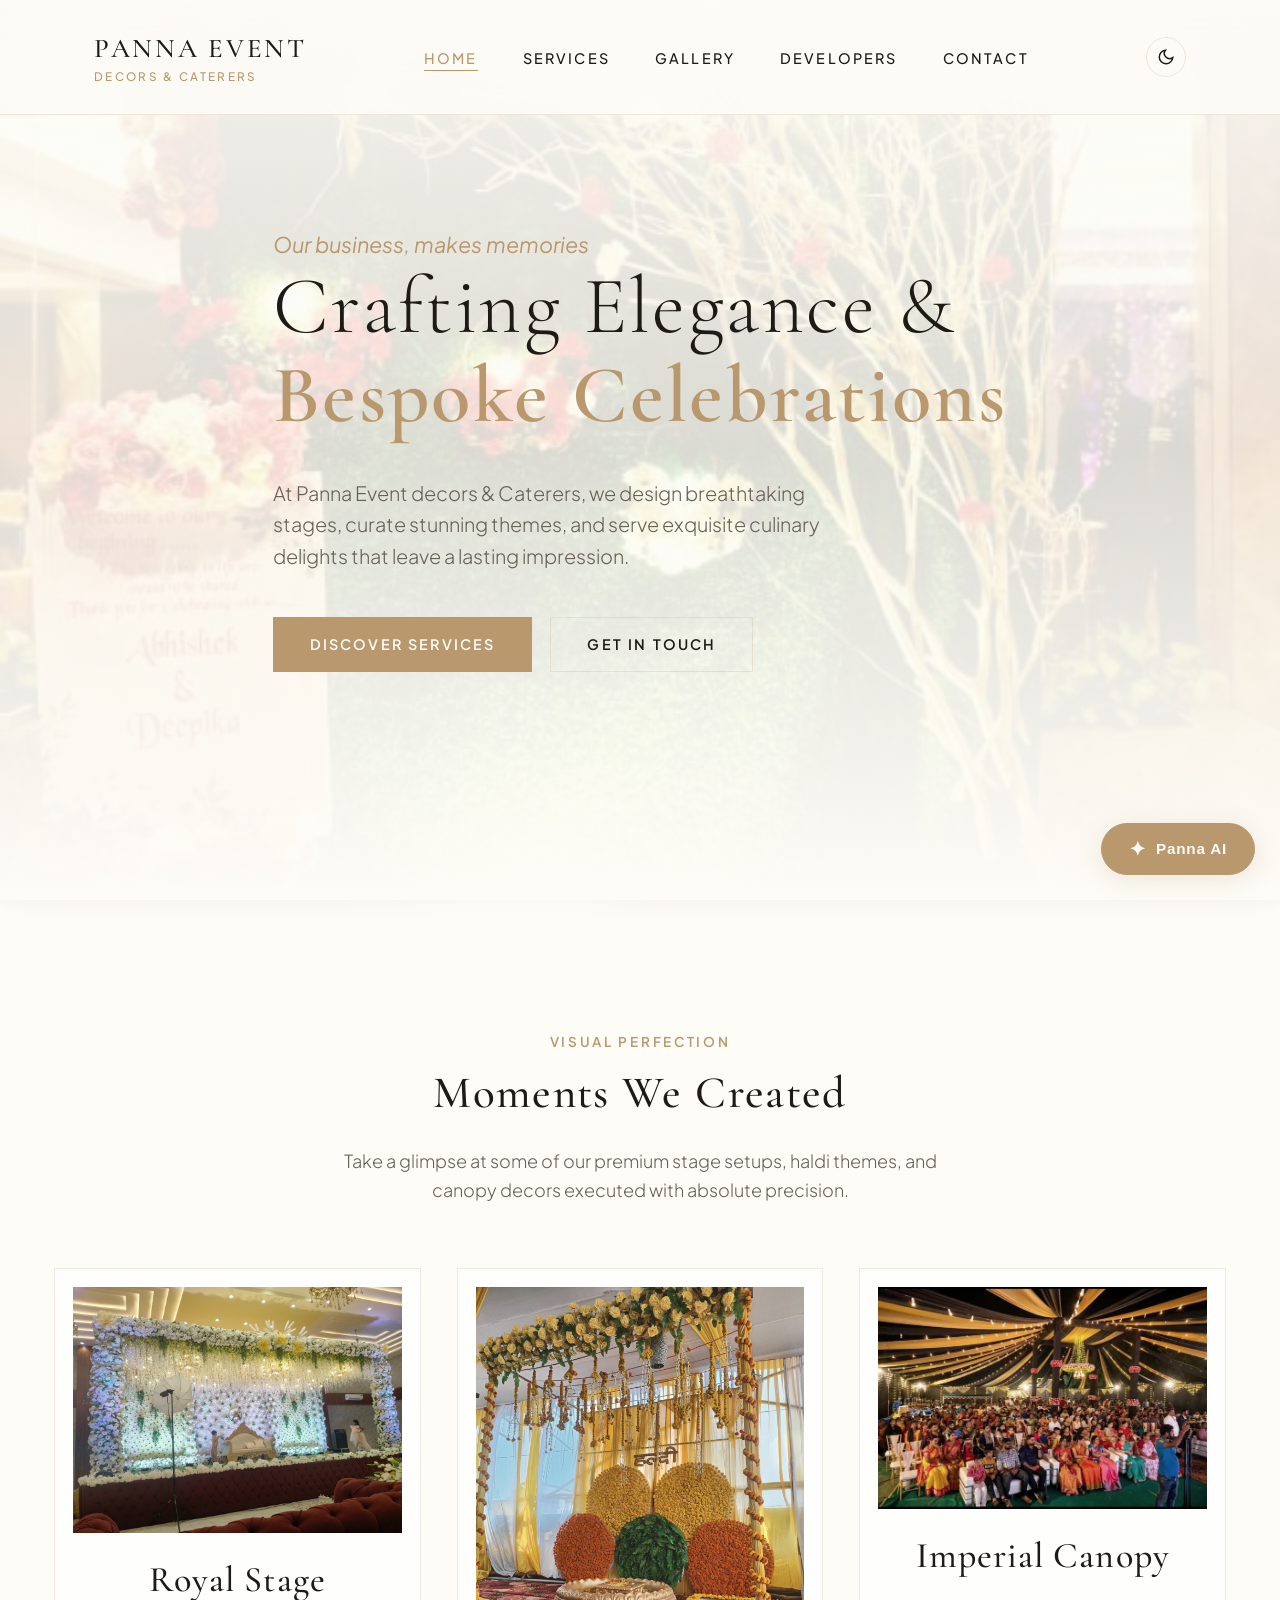
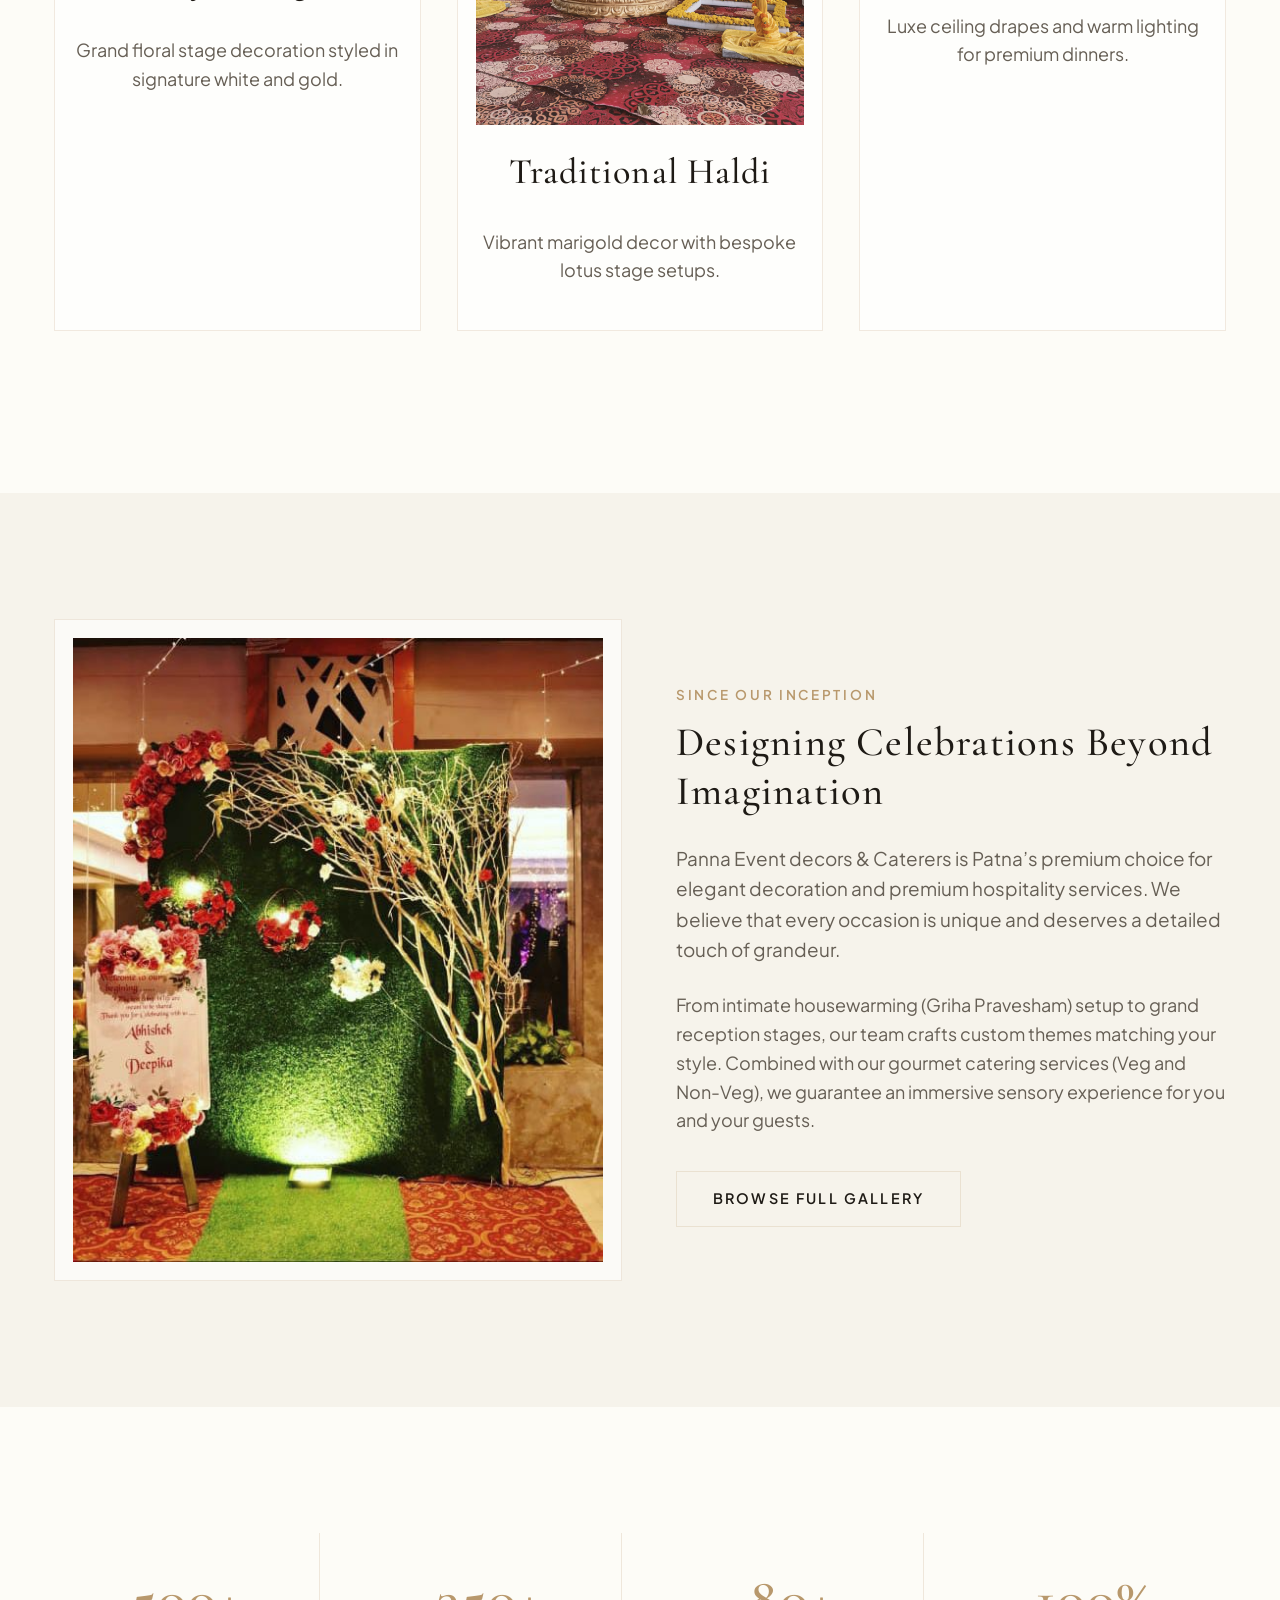
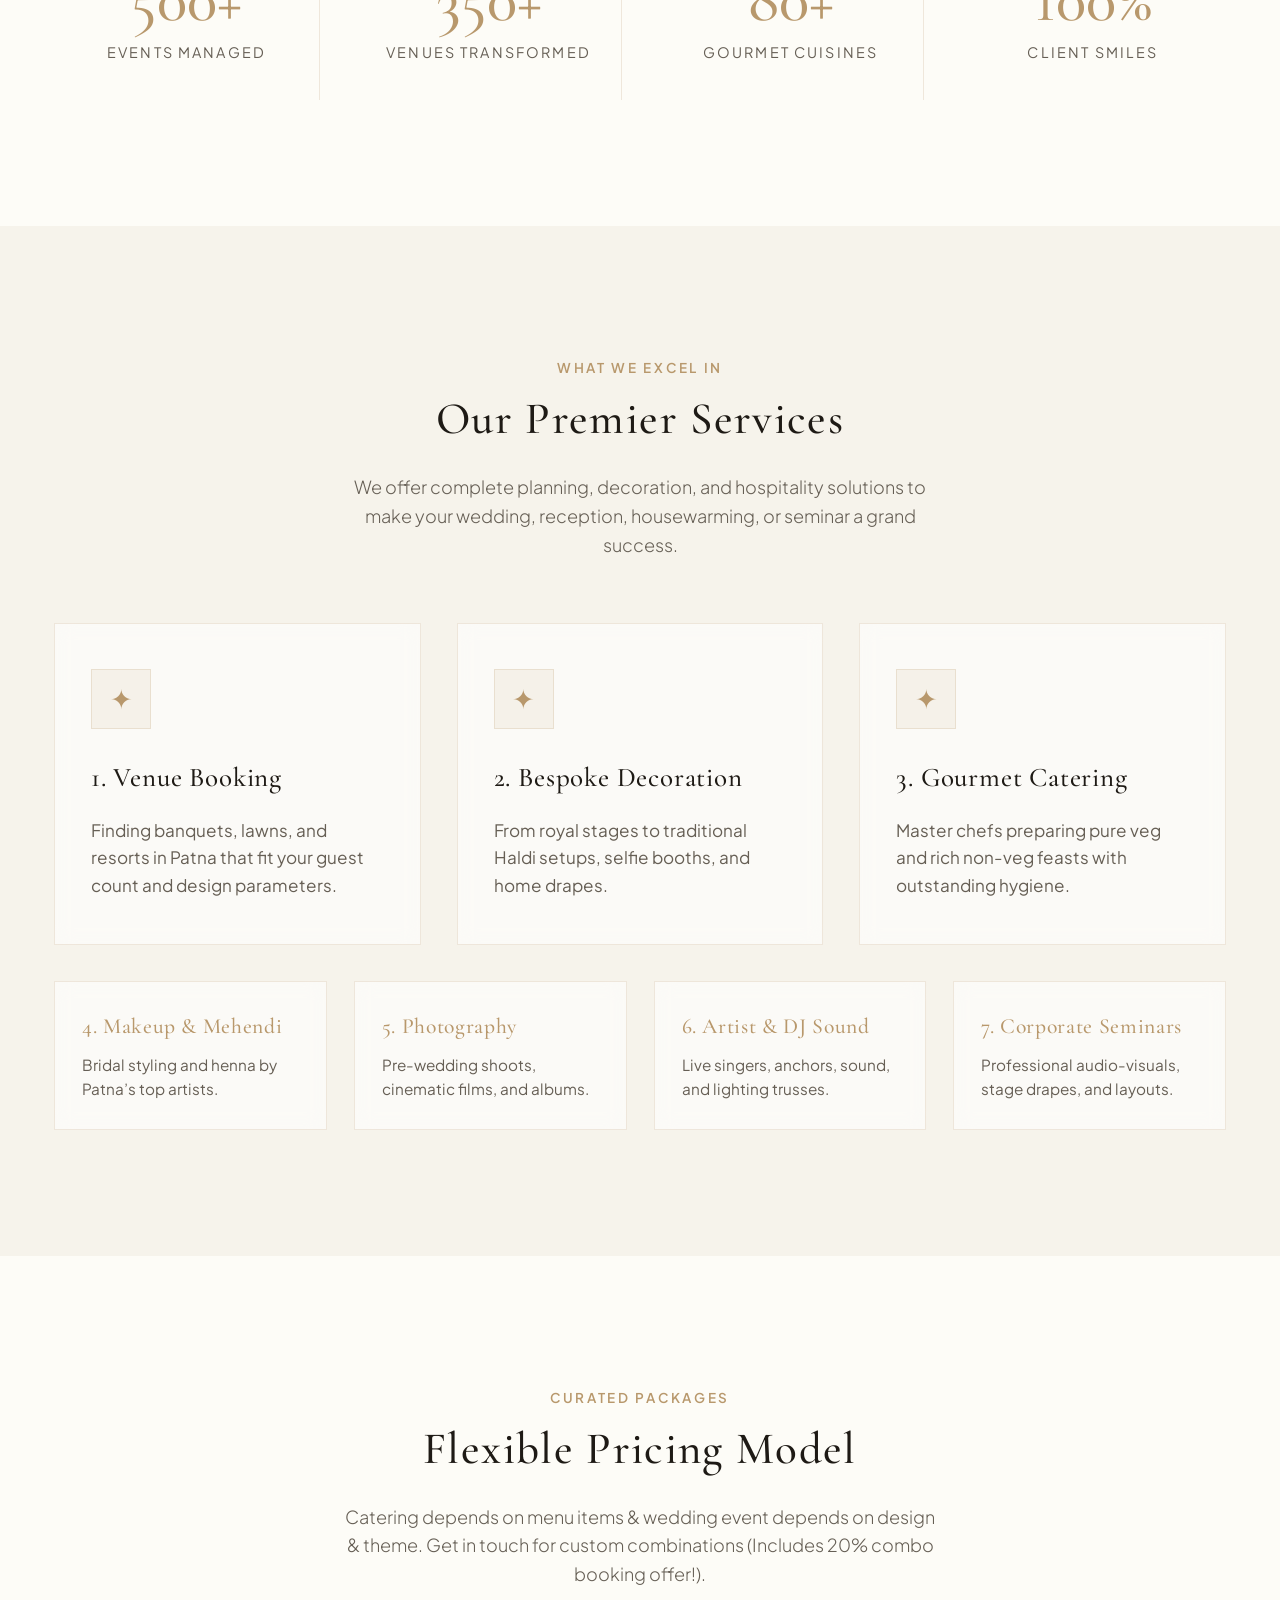
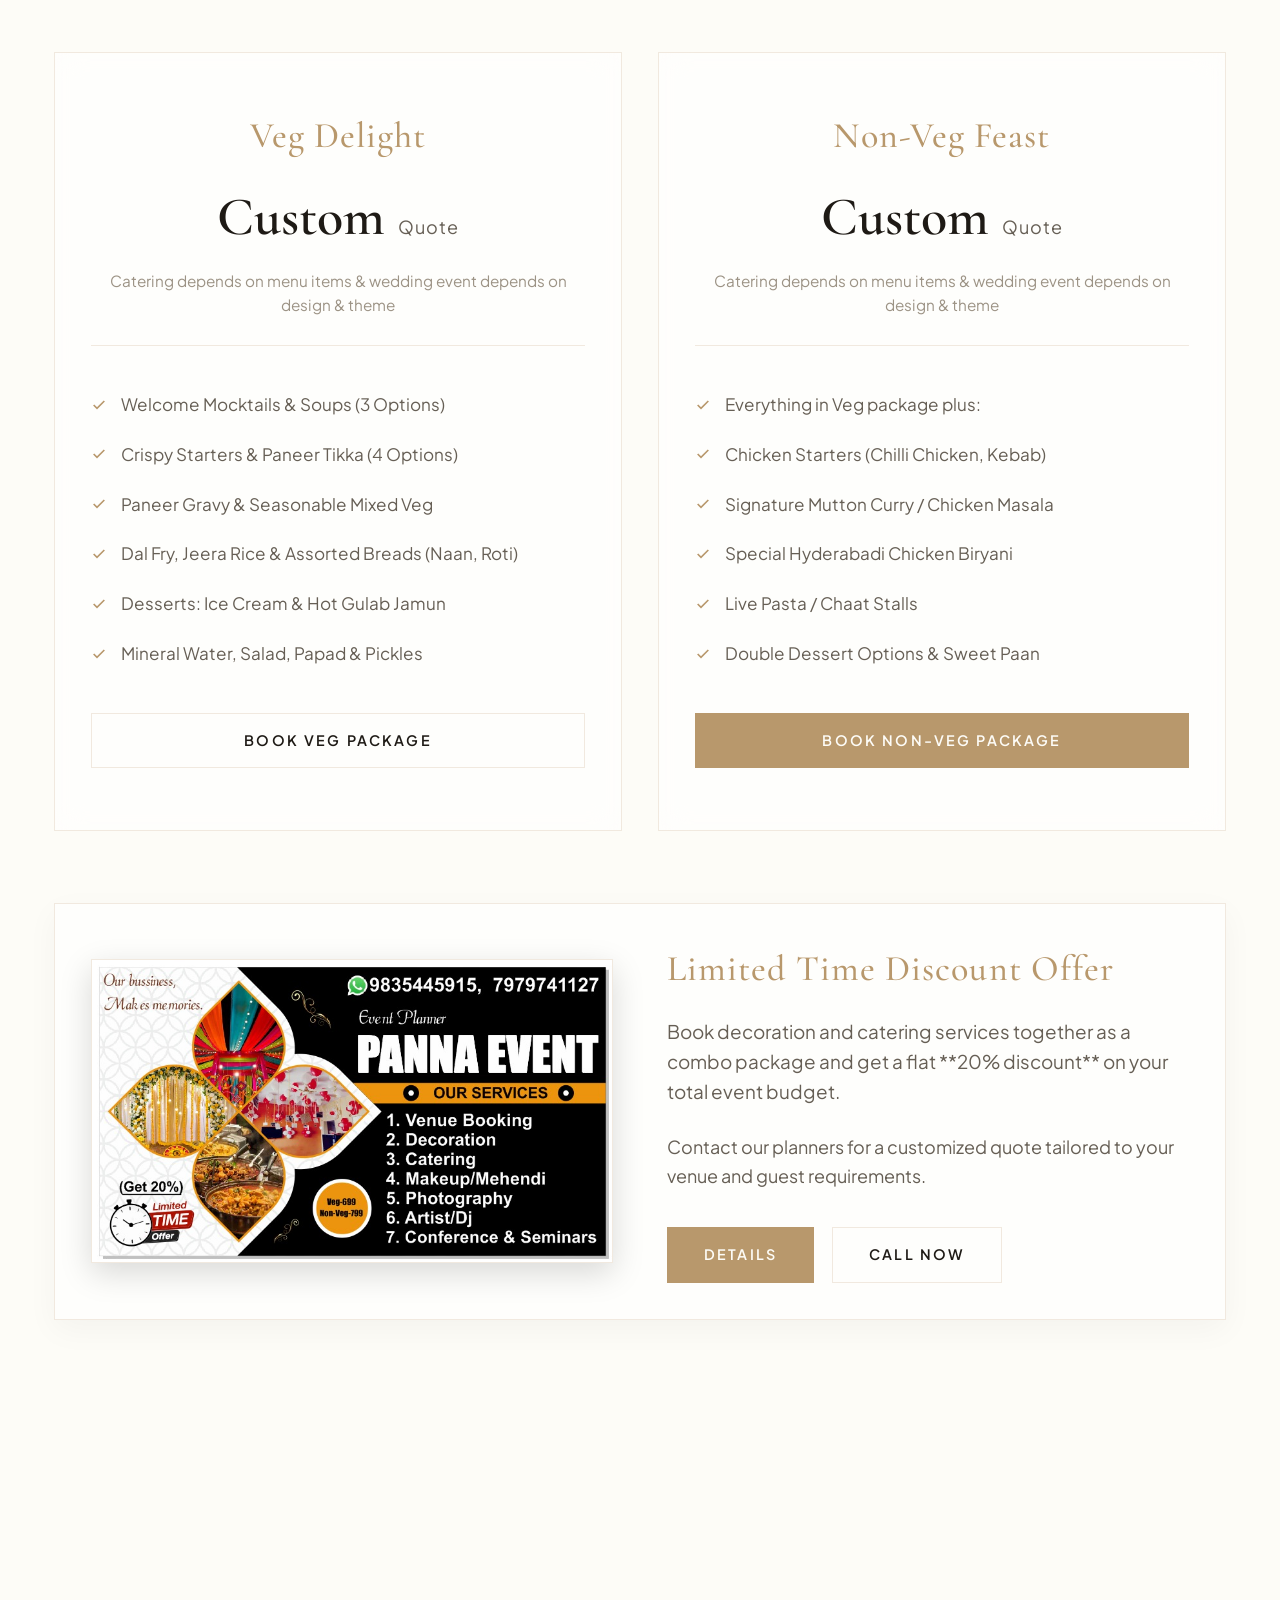
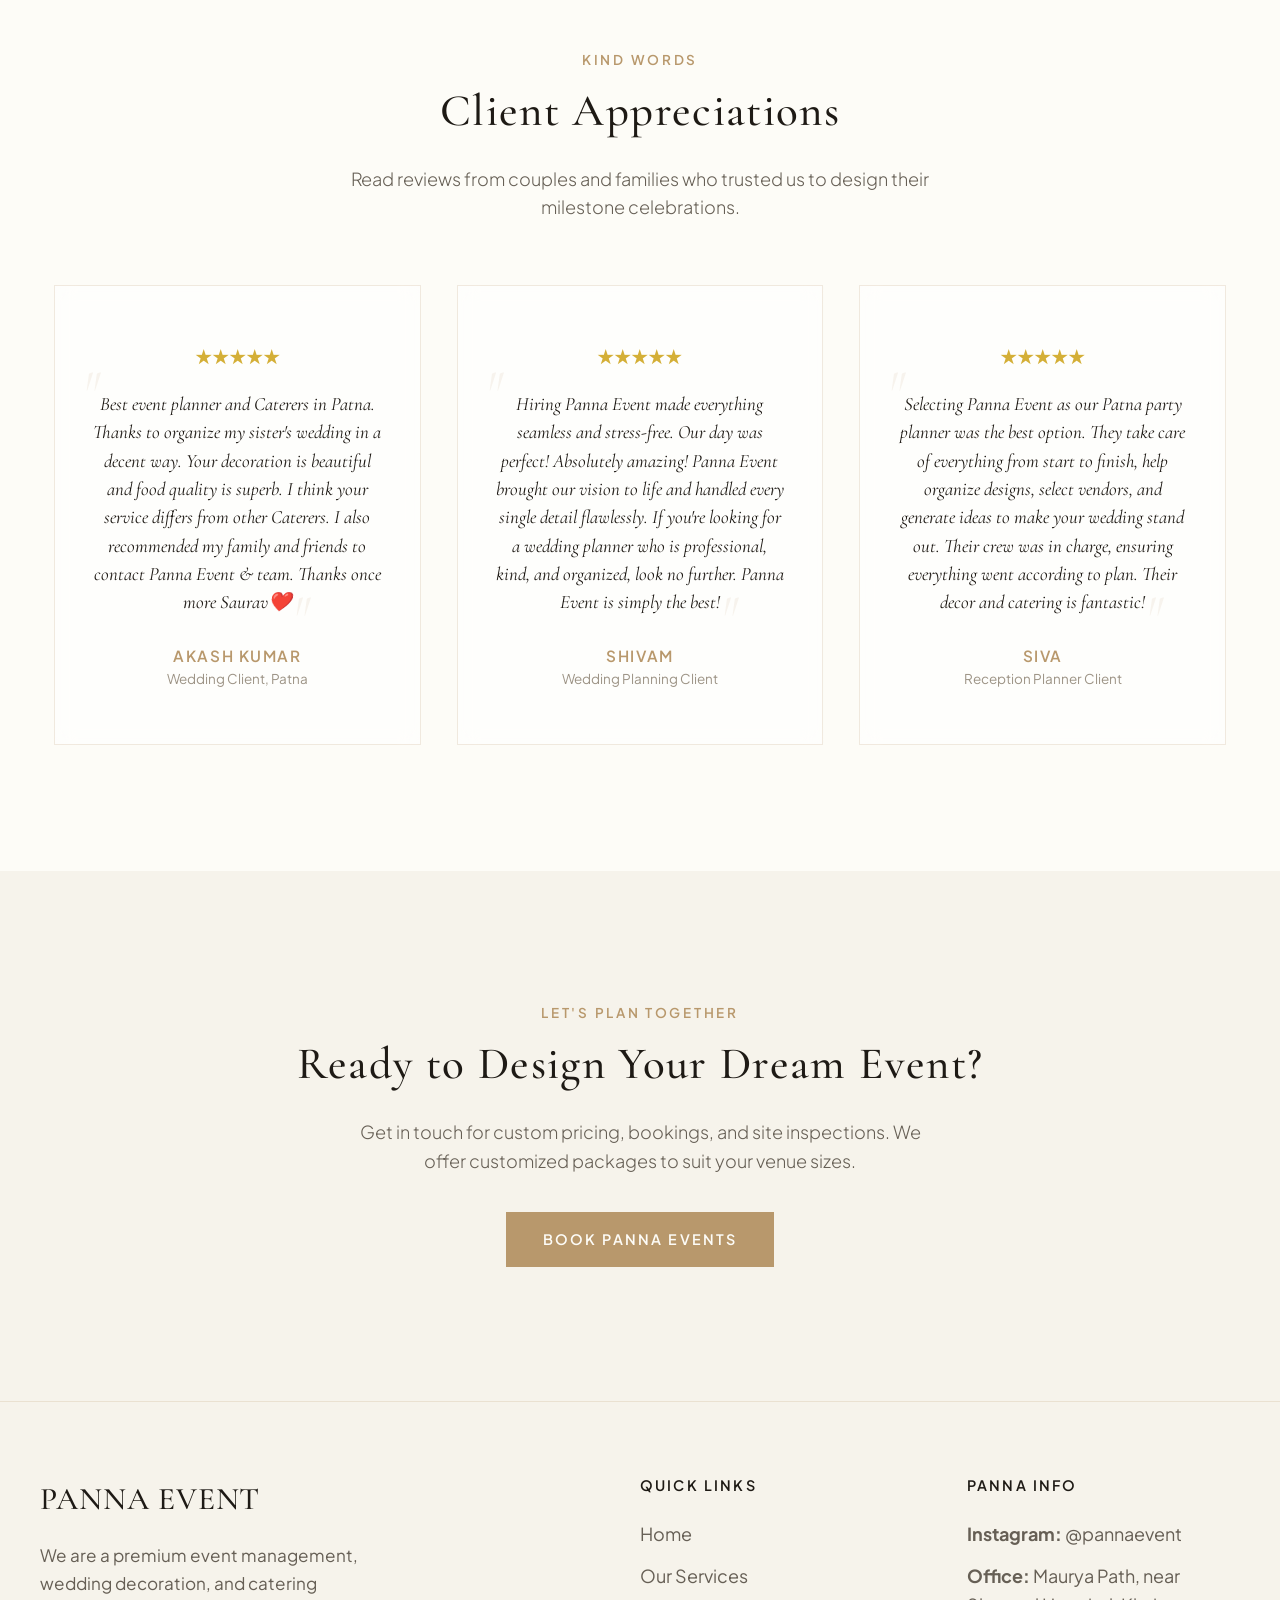
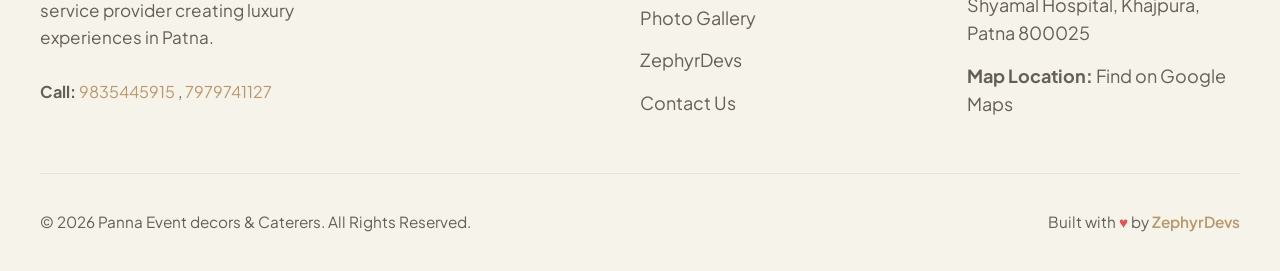
==== commit a5c6e537: "Add files via upload" ====
--- a/index.html
+++ b/index.html
@@ -11,6 +11,9 @@
     <meta name="author" content="ZephyrDevs">
     <link rel="canonical" href="index.html">
     
+    <!-- Favicon -->
+    <link rel="icon" type="image/svg+xml" href="data:image/svg+xml,<svg xmlns='http://www.w3.org/2000/svg' viewBox='0 0 100 100'><text y='0.9em' font-size='80' font-family='serif' fill='%23b8986c' font-weight='bold'>P</text></svg>">
+    
     <!-- Open Graph (Facebook / LinkedIn) -->
     <meta property="og:type" content="website">
     <meta property="og:title" content="Panna Event Decors & Caterers | Premium Event Planner in Patna">
@@ -19,6 +22,78 @@
     
     <!-- Stylesheet -->
     <link rel="stylesheet" href="css/style.css">
+    
+    <!-- Theme & Loader Critical Rendering -->
+    <script>
+        (function() {
+            const theme = localStorage.getItem('panna-theme') || 'light';
+            document.documentElement.setAttribute('data-theme', theme);
+        })();
+    </script>
+    <style>
+        #loading-screen {
+            position: fixed;
+            top: 0;
+            left: 0;
+            width: 100%;
+            height: 100%;
+            background-color: #fdfcf7;
+            z-index: 9999;
+            display: flex;
+            flex-direction: column;
+            justify-content: center;
+            align-items: center;
+            transition: opacity 0.8s cubic-bezier(0.25, 0.8, 0.25, 1);
+        }
+        [data-theme="dark"] #loading-screen {
+            background-color: #0b0a09;
+        }
+        .loader-logo {
+            font-family: 'Cormorant Garamond', serif;
+            font-size: 2.5rem;
+            font-weight: 300;
+            letter-spacing: 0.2em;
+            color: #b8986c;
+            margin-bottom: 2rem;
+            opacity: 0;
+            transform: translateY(20px);
+            animation: loaderReveal 1.2s cubic-bezier(0.25, 0.8, 0.25, 1) forwards 0.2s;
+        }
+        [data-theme="dark"] .loader-logo {
+            color: #d8b788;
+        }
+        .loader-bar {
+            width: 120px;
+            height: 2px;
+            background-color: rgba(184, 152, 108, 0.2);
+            position: relative;
+            overflow: hidden;
+            border-radius: 2px;
+        }
+        [data-theme="dark"] .loader-bar {
+            background-color: rgba(216, 183, 136, 0.15);
+        }
+        .loader-bar::after {
+            content: '';
+            position: absolute;
+            top: 0;
+            left: -100%;
+            width: 100%;
+            height: 100%;
+            background: linear-gradient(90deg, transparent, #b8986c, transparent);
+            animation: loadingBarRun 1.5s infinite ease-in-out;
+        }
+        [data-theme="dark"] .loader-bar::after {
+            background: linear-gradient(90deg, transparent, #d8b788, transparent);
+        }
+        @keyframes loaderReveal {
+            to { opacity: 1; transform: translateY(0); }
+        }
+        @keyframes loadingBarRun {
+            0% { left: -100%; }
+            100% { left: 100%; }
+        }
+    </style>
     
     <!-- LocalBusiness Schema Markup for SEO -->
     <script type="application/ld+json">
@@ -35,10 +110,10 @@
       "email": "zephyrdevsofficial@gmail.com",
       "address": {
         "@type": "PostalAddress",
-        "streetAddress": "Panna Event decors & Caterers, Near Gola Road",
+        "streetAddress": "Maurya Path, near Shyamal Hospital, Jyotipuram Colony, Magistrate Colony, Khajpura",
         "addressLocality": "Patna",
         "addressRegion": "Bihar",
-        "postalCode": "801503",
+        "postalCode": "800025",
         "addressCountry": "IN"
       },
       "geo": {
@@ -457,7 +532,7 @@
                 <h4 class="footer-links-title">Panna Info</h4>
                 <ul class="footer-quick-links">
                     <li><strong>Instagram:</strong> <a href="https://www.instagram.com/pannaevent" target="_blank" rel="noopener">@pannaevent</a></li>
-                    <li><strong>Office:</strong> Patna, Bihar, India</li>
+                    <li><strong>Office:</strong> Maurya Path, near Shyamal Hospital, Khajpura, Patna 800025</li>
                     <li><strong>Map Location:</strong> <a href="https://maps.app.goo.gl/fUGVahFVn2JXmXi26" target="_blank" rel="noopener">Find on Google Maps</a></li>
                 </ul>
             </div>
--- a/css/style.css
+++ b/css/style.css
@@ -1332,3 +1332,215 @@
     fill: none;
     flex-shrink: 0;
 }
+
+/* --- Panna AI Chatbot --- */
+#panna-ai-widget {
+    position: fixed;
+    bottom: 25px;
+    right: 25px;
+    z-index: 1900;
+    font-family: var(--font-sans);
+}
+
+#panna-ai-toggle {
+    background-color: var(--accent);
+    color: var(--bg-primary);
+    border: 1px solid var(--accent);
+    padding: 0.75rem 1.5rem;
+    border-radius: 30px;
+    cursor: pointer;
+    font-weight: 600;
+    font-size: 0.85rem;
+    letter-spacing: 0.05em;
+    display: flex;
+    align-items: center;
+    gap: 0.5rem;
+    box-shadow: 0 5px 25px var(--accent-glow);
+    transition: var(--transition-fast);
+}
+
+#panna-ai-toggle:hover {
+    background-color: var(--accent-hover);
+    transform: translateY(-3px);
+}
+
+#panna-ai-toggle .ai-icon {
+    font-size: 1.1rem;
+    animation: spinSlow 4s infinite linear;
+}
+
+@keyframes spinSlow {
+    to { transform: rotate(360deg); }
+}
+
+#panna-ai-box {
+    position: absolute;
+    bottom: 60px;
+    right: 0;
+    width: 320px;
+    height: 420px;
+    background-color: var(--bg-glass);
+    border: 1px solid var(--border);
+    backdrop-filter: blur(20px);
+    -webkit-backdrop-filter: blur(20px);
+    box-shadow: var(--shadow-hover);
+    display: flex;
+    flex-direction: column;
+    opacity: 0;
+    transform: scale(0.9) translateY(20px);
+    transform-origin: bottom right;
+    pointer-events: none;
+    transition: all 0.4s cubic-bezier(0.25, 0.8, 0.25, 1);
+}
+
+#panna-ai-widget.active #panna-ai-box {
+    opacity: 1;
+    transform: scale(1) translateY(0);
+    pointer-events: auto;
+}
+
+#panna-ai-header {
+    background-color: var(--bg-secondary);
+    border-bottom: 1px solid var(--border);
+    padding: 1rem;
+    display: flex;
+    align-items: center;
+    gap: 0.75rem;
+}
+
+#panna-ai-header .ai-avatar {
+    width: 35px;
+    height: 35px;
+    border-radius: 50%;
+    background-color: var(--accent);
+    color: var(--bg-primary);
+    display: flex;
+    justify-content: center;
+    align-items: center;
+    font-size: 1.1rem;
+}
+
+#panna-ai-header .ai-title-info {
+    flex-grow: 1;
+}
+
+#panna-ai-header .ai-title-info h4 {
+    font-family: var(--font-sans);
+    font-size: 0.9rem;
+    font-weight: 600;
+    color: var(--text-primary);
+}
+
+#panna-ai-header .ai-title-info span {
+    font-size: 0.7rem;
+    color: #4cd964;
+    font-weight: 500;
+}
+
+#panna-ai-close {
+    background: none;
+    border: none;
+    color: var(--text-secondary);
+    font-size: 1.5rem;
+    cursor: pointer;
+    line-height: 1;
+}
+
+#panna-ai-close:hover {
+    color: var(--accent);
+}
+
+#panna-ai-messages {
+    flex-grow: 1;
+    overflow-y: auto;
+    padding: 1rem;
+    display: flex;
+    flex-direction: column;
+    gap: 0.75rem;
+}
+
+.ai-msg {
+    max-width: 80%;
+    padding: 0.75rem 1rem;
+    font-size: 0.85rem;
+    line-height: 1.4;
+}
+
+.ai-msg.bot {
+    background-color: var(--bg-secondary);
+    color: var(--text-primary);
+    align-self: flex-start;
+    border-top-left-radius: 0;
+    border: 1px solid var(--border);
+}
+
+.ai-msg.user {
+    background-color: var(--accent);
+    color: var(--bg-primary);
+    align-self: flex-end;
+    border-top-right-radius: 0;
+}
+
+#panna-ai-input-area {
+    border-top: 1px solid var(--border);
+    padding: 0.75rem;
+    display: flex;
+    gap: 0.5rem;
+    background-color: var(--bg-secondary);
+}
+
+#panna-ai-input {
+    flex-grow: 1;
+    border: 1px solid var(--border);
+    background-color: var(--bg-primary);
+    color: var(--text-primary);
+    padding: 0.5rem 0.75rem;
+    font-family: var(--font-sans);
+    font-size: 0.85rem;
+}
+
+#panna-ai-input:focus {
+    outline: none;
+    border-color: var(--accent);
+}
+
+#panna-ai-send {
+    background-color: var(--accent);
+    color: var(--bg-primary);
+    border: 1px solid var(--accent);
+    padding: 0.5rem 1rem;
+    font-size: 0.8rem;
+    font-weight: 600;
+    cursor: pointer;
+}
+
+#panna-ai-send:hover {
+    background-color: var(--accent-hover);
+}
+
+.typing-indicator {
+    display: inline-flex;
+    gap: 3px;
+    align-items: center;
+    padding: 0.5rem 0.75rem;
+    background-color: var(--bg-secondary);
+    border: 1px solid var(--border);
+    align-self: flex-start;
+    max-width: 80%;
+}
+
+.typing-indicator span {
+    width: 6px;
+    height: 6px;
+    background-color: var(--text-muted);
+    border-radius: 50%;
+    animation: typingBounce 1s infinite alternate;
+}
+
+.typing-indicator span:nth-child(2) { animation-delay: 0.2s; }
+.typing-indicator span:nth-child(3) { animation-delay: 0.4s; }
+
+@keyframes typingBounce {
+    from { transform: translateY(0); }
+    to { transform: translateY(-5px); }
+}
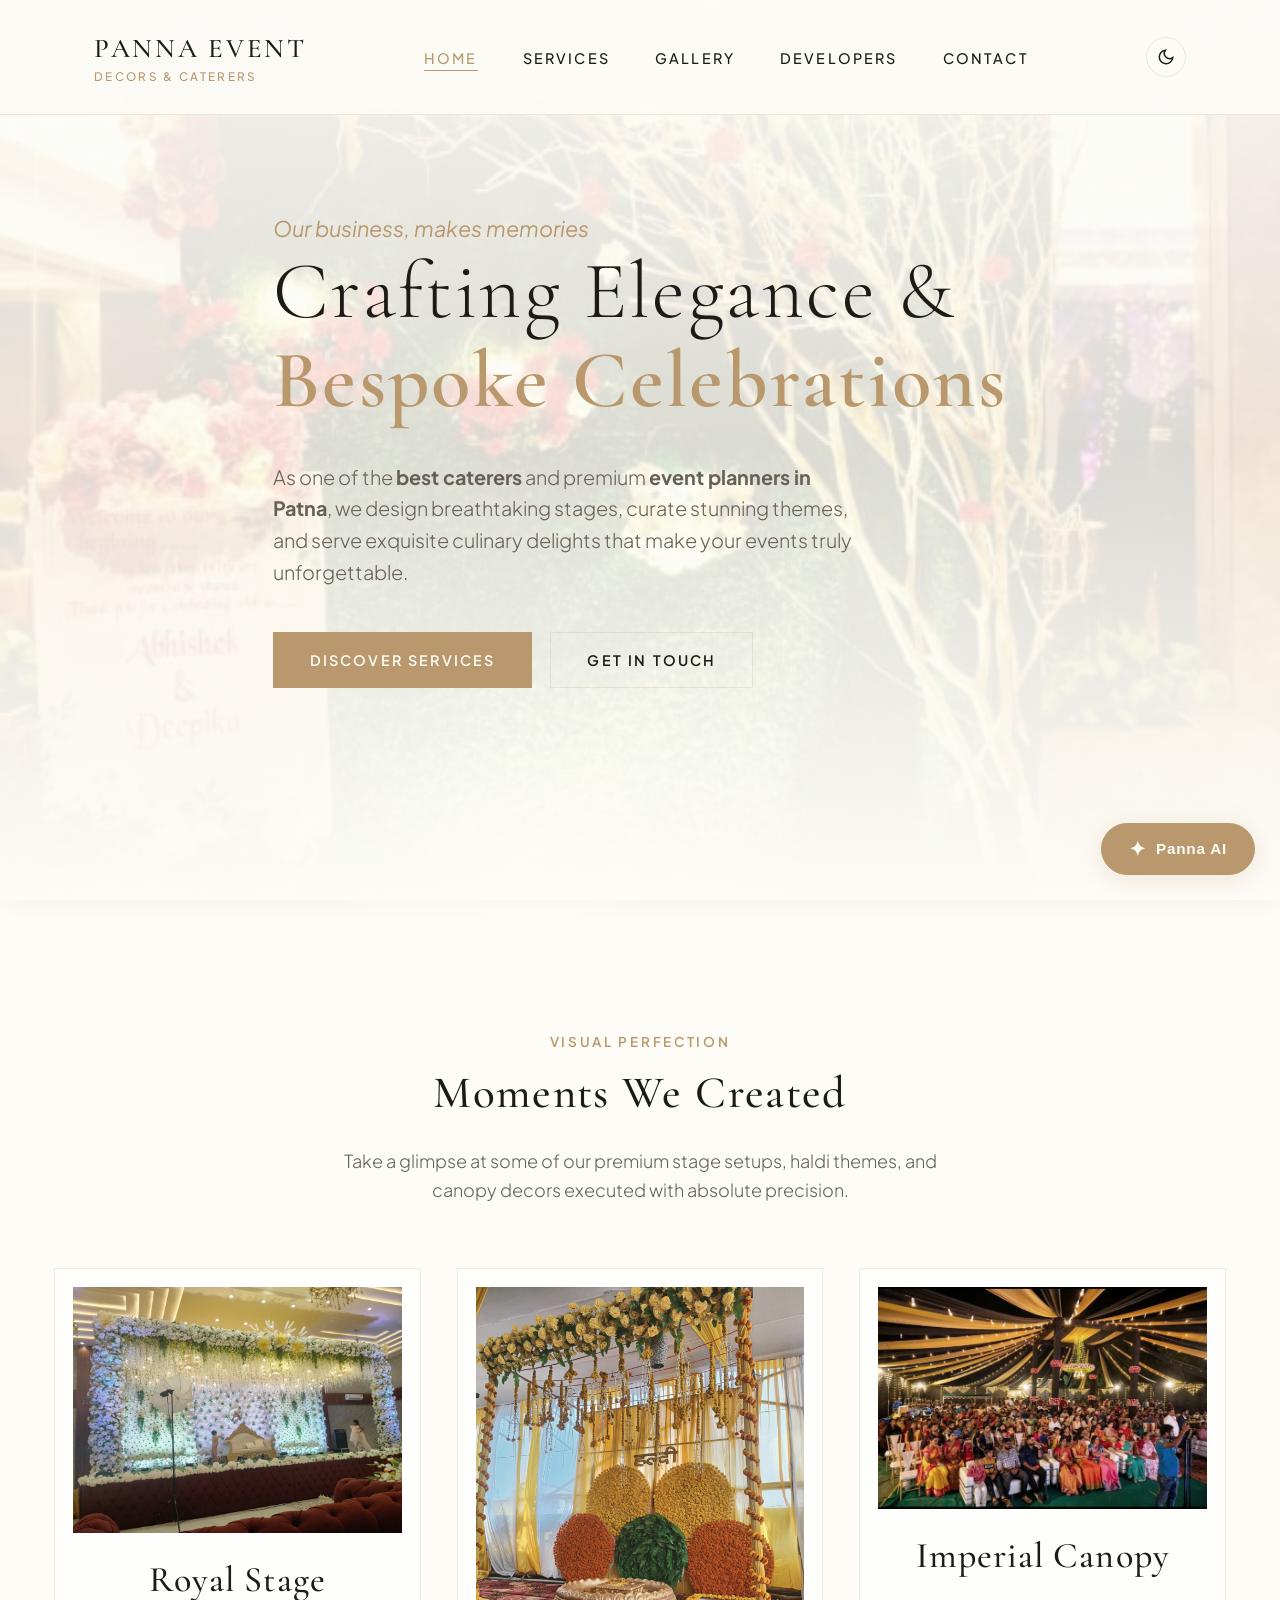
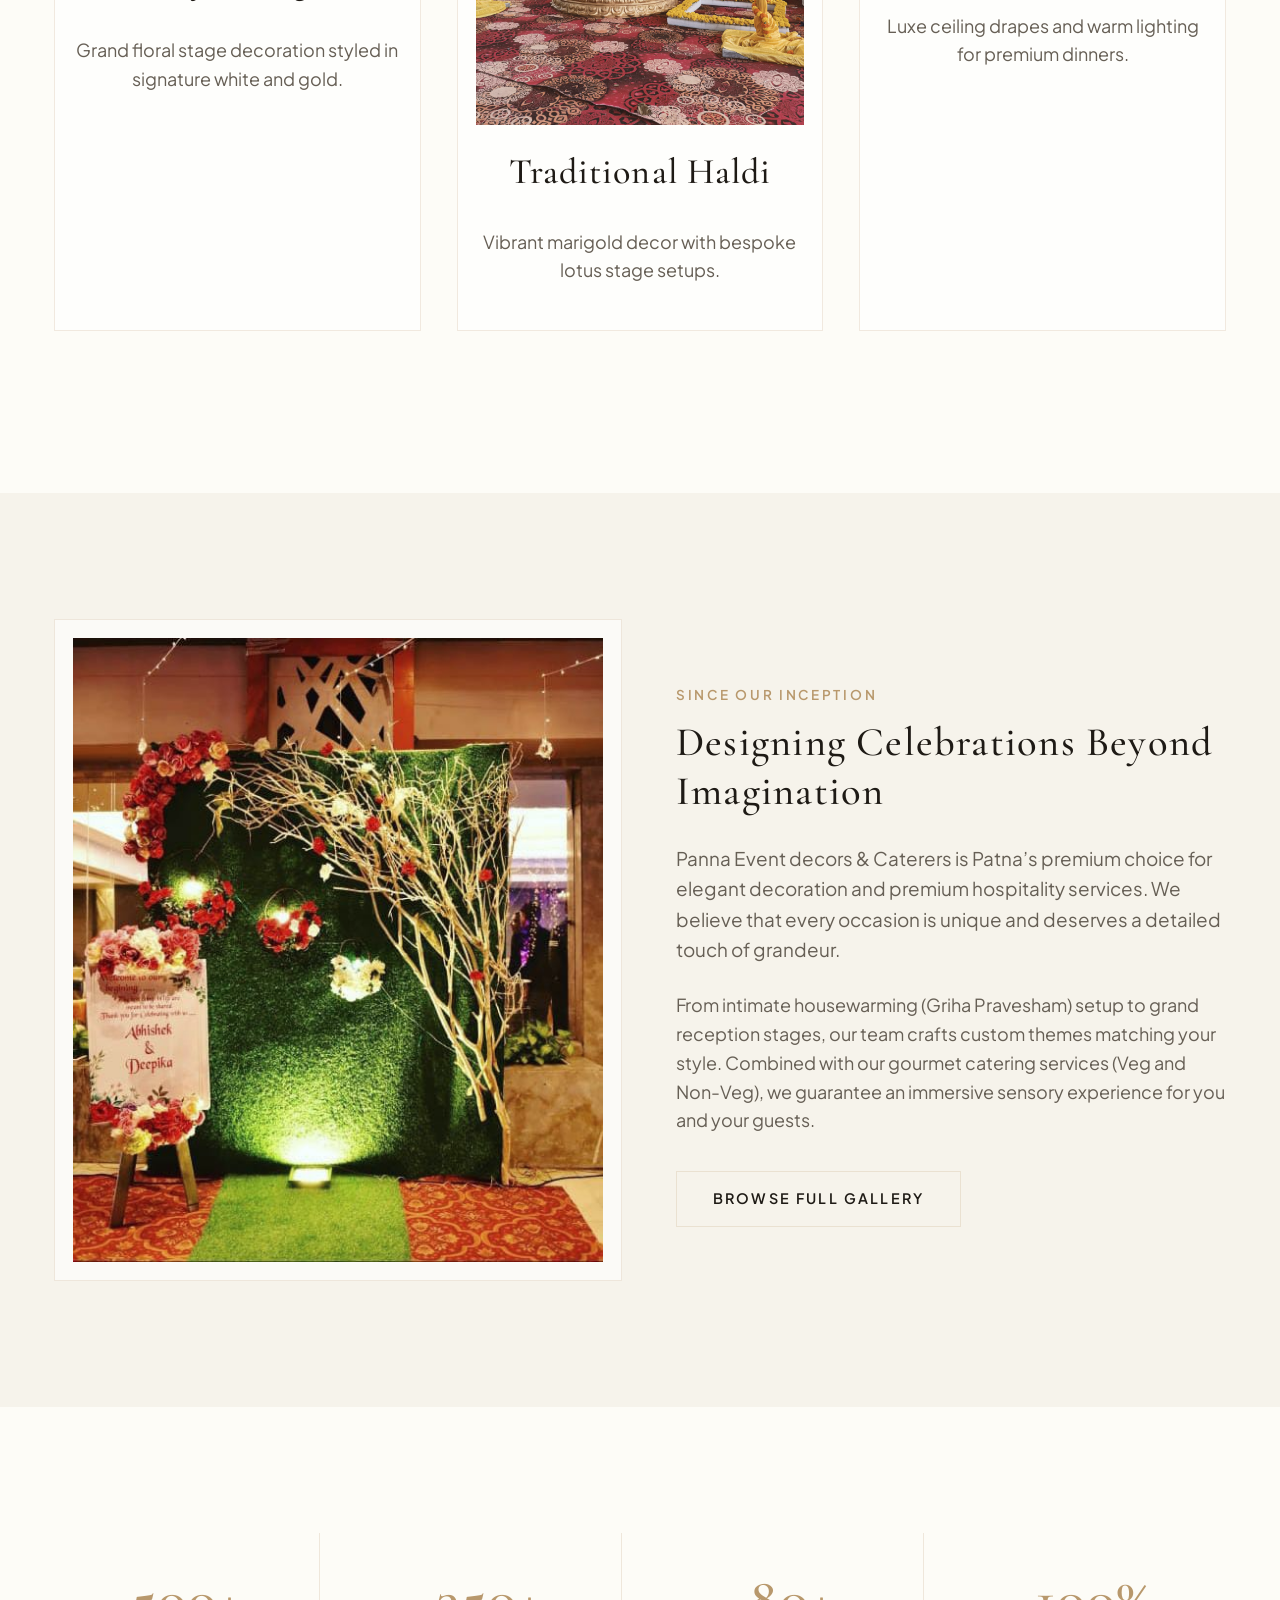
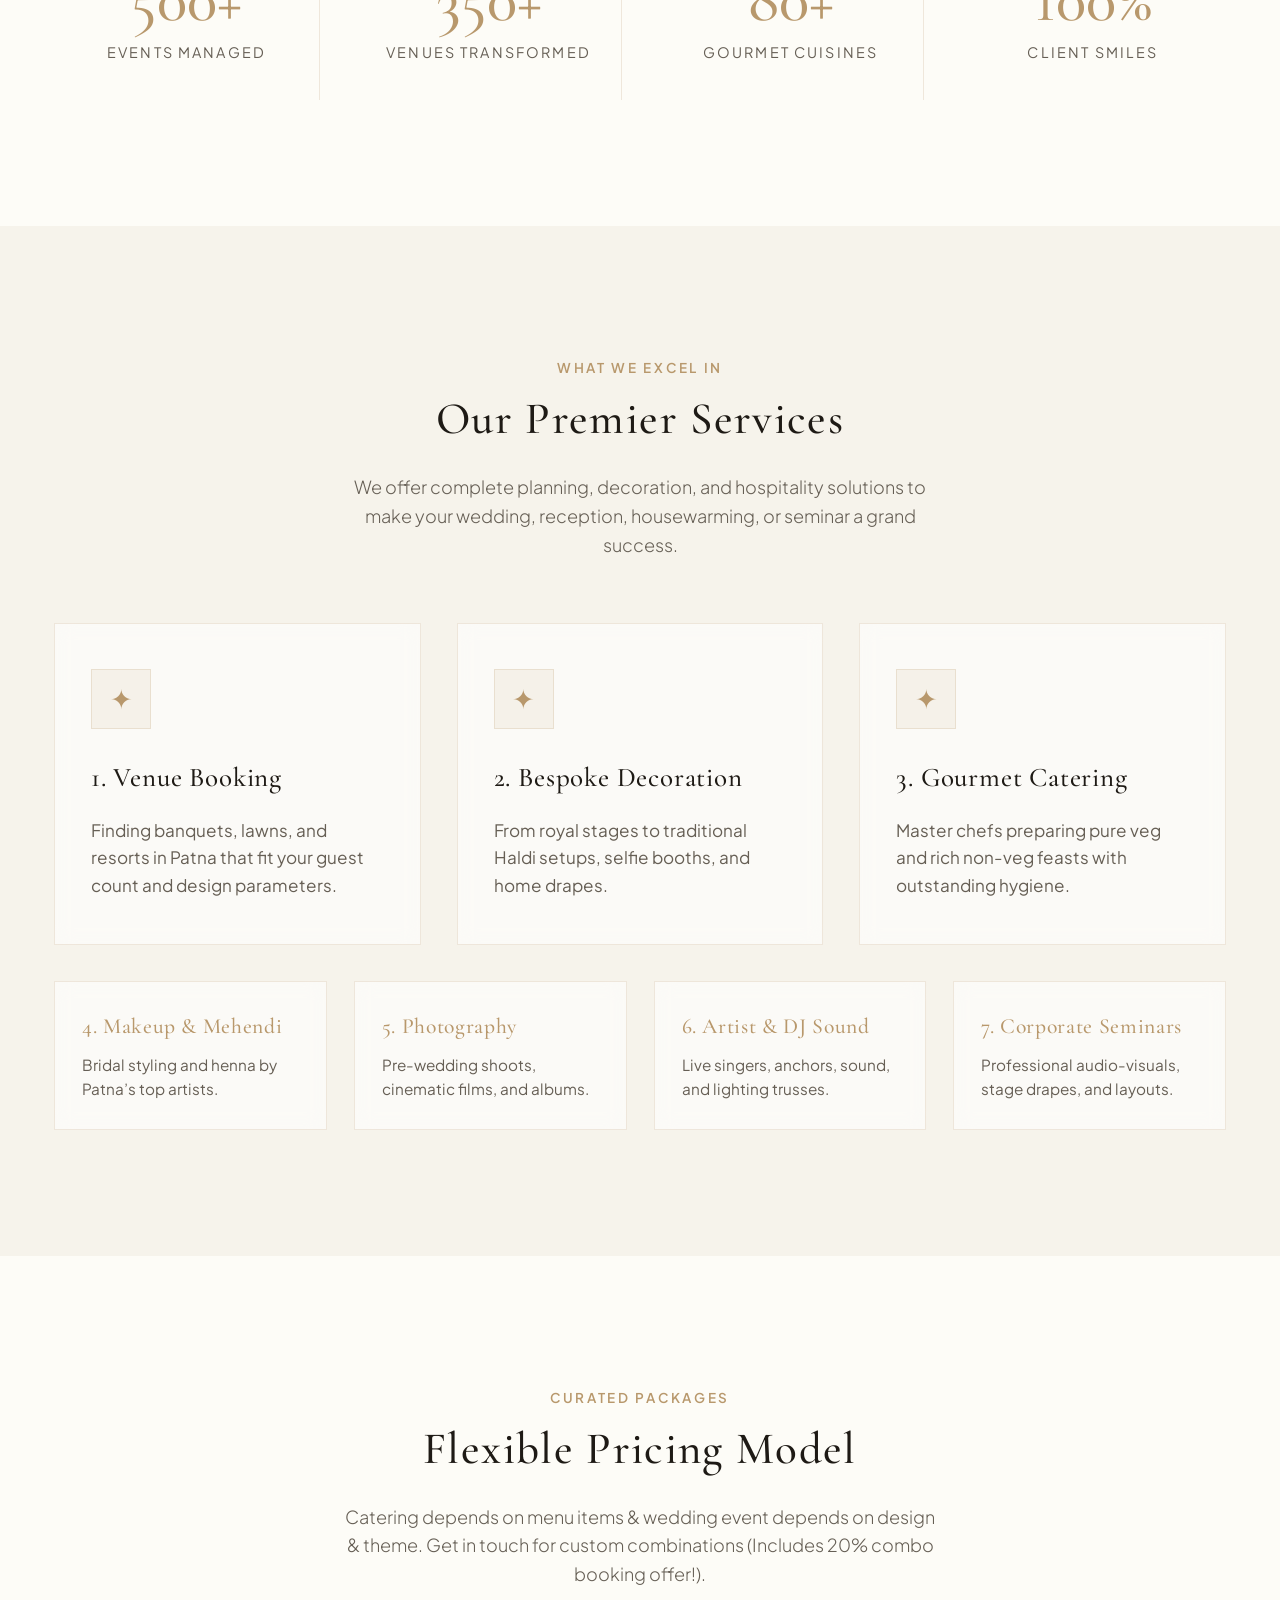
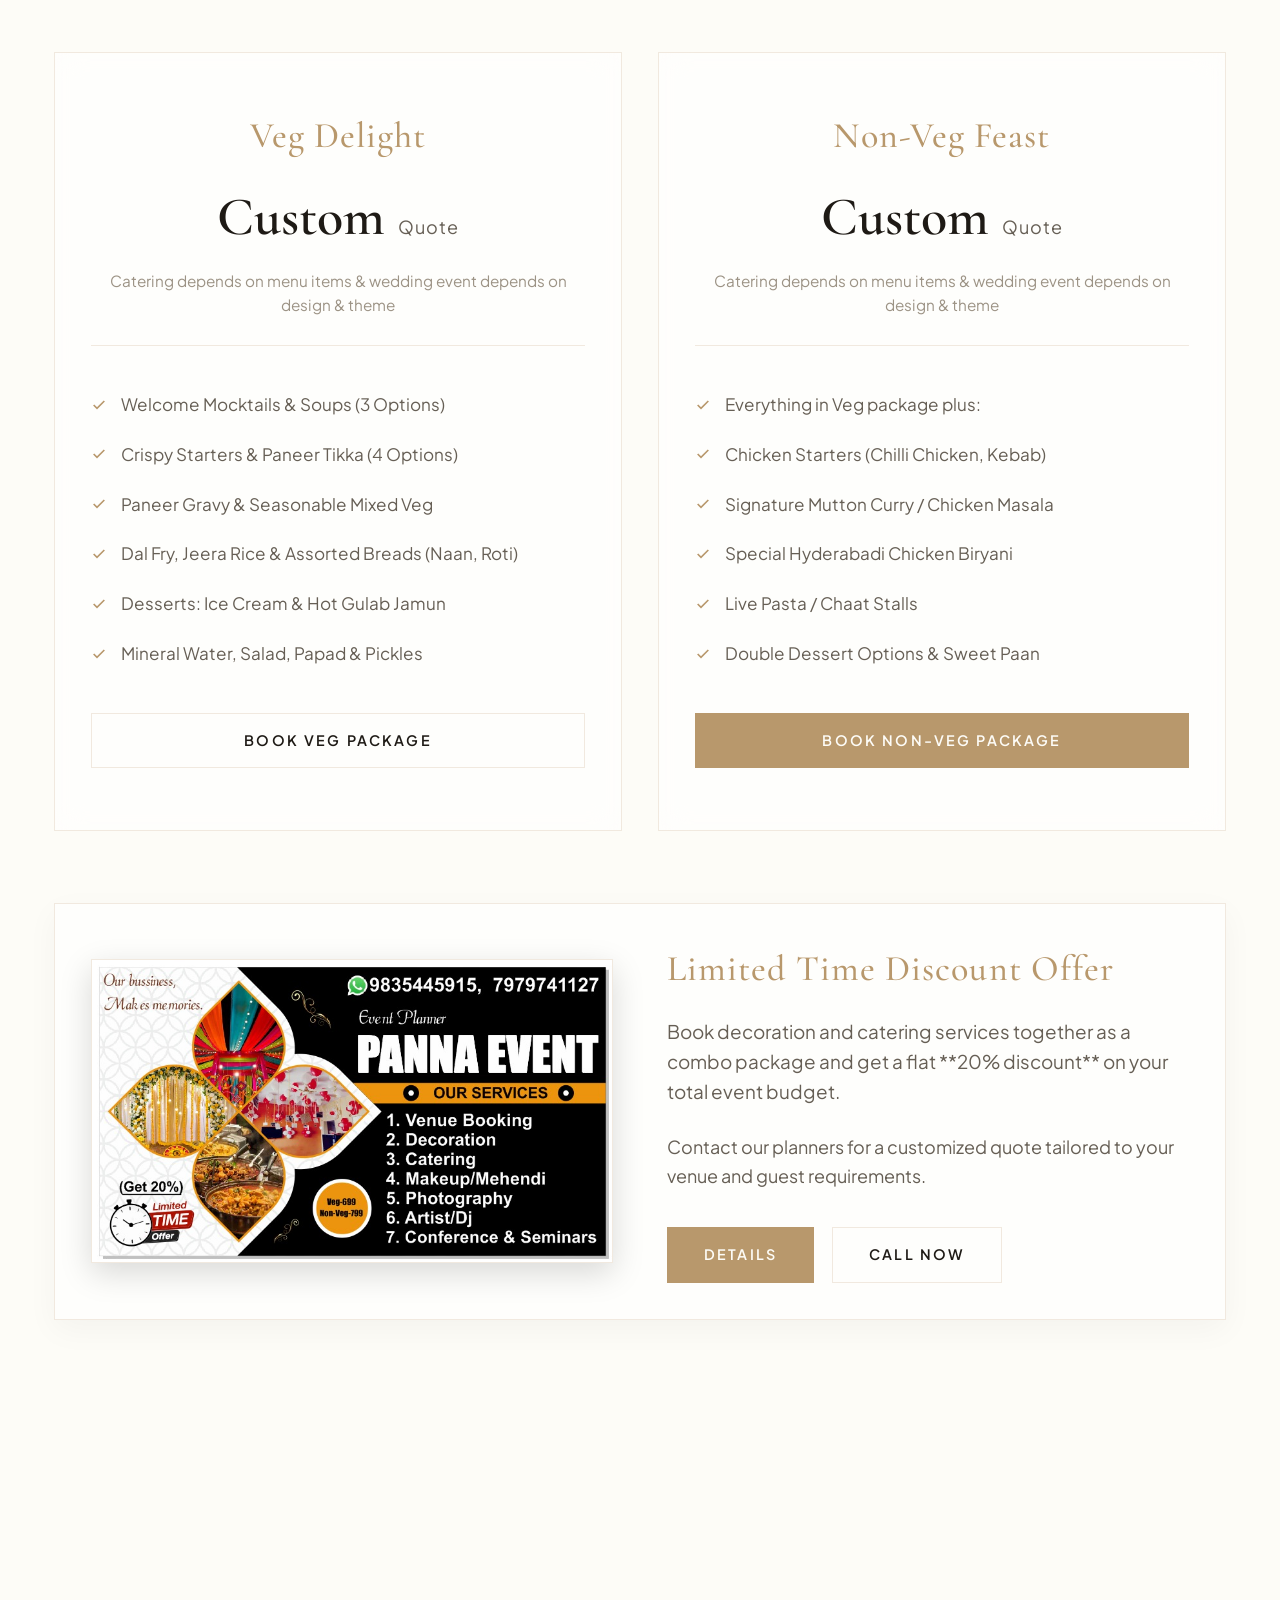
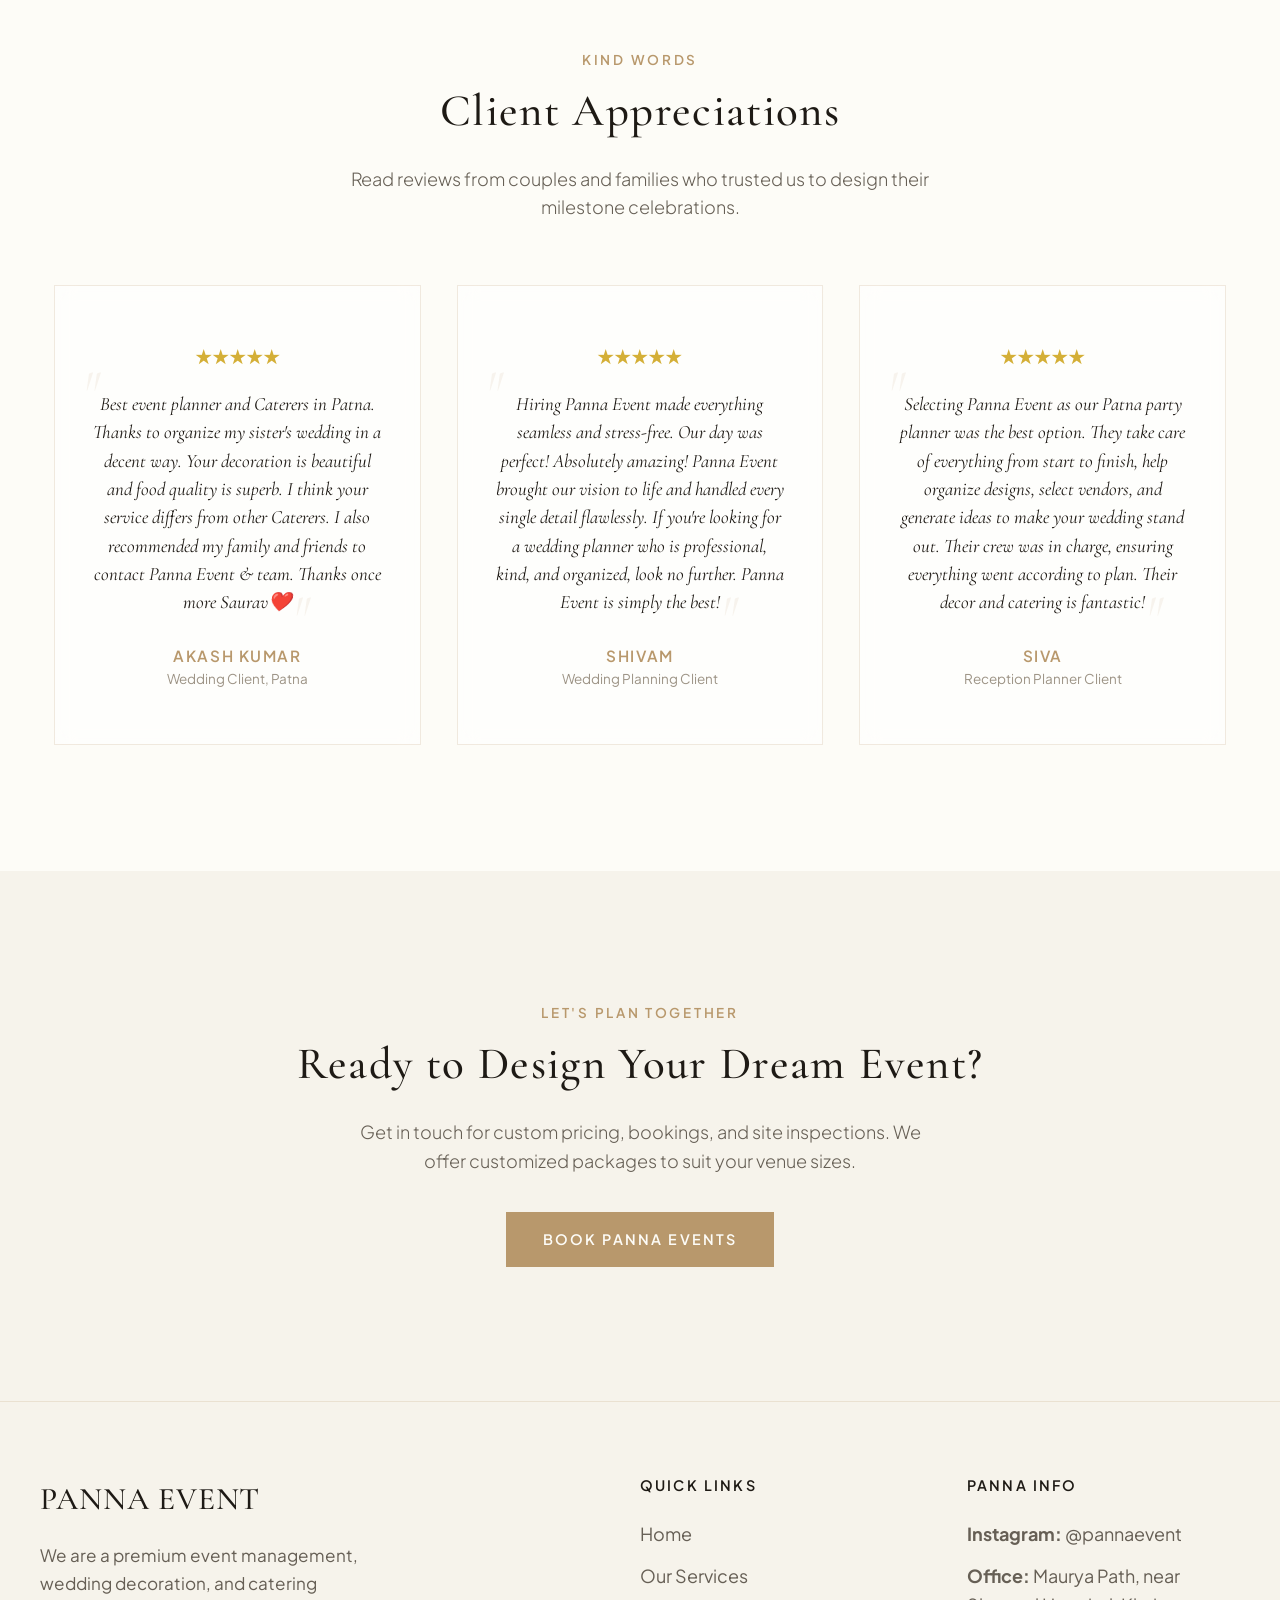
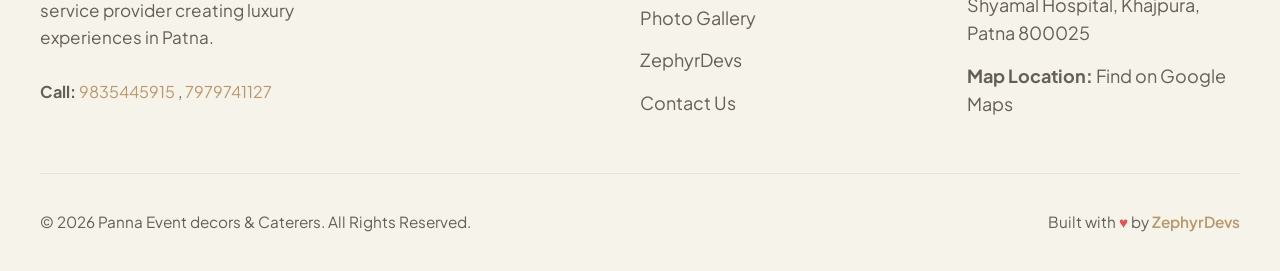
==== commit d75fd95b: "Add files via upload" ====
--- a/index.html
+++ b/index.html
@@ -7,7 +7,7 @@
     
     <!-- SEO Meta Tags -->
     <meta name="description" content="Panna Event Decors & Caterers offers premium wedding stage decoration, Haldi setups, Griha Pravesham, and professional catering services in Patna. Make your events memorable with our luxury designs.">
-    <meta name="keywords" content="Panna Event, Panna Event Decors, event planners Patna, caterers in Patna, wedding decorators Patna, stage decoration Patna, Haldi ceremony Patna, housewarming decorators, Griha Pravesham decoration, party caterers">
+    <meta name="keywords" content="Panna Event, Panna Event Decors, event planners Patna, caterers in Patna, wedding decorators Patna, stage decoration Patna, Haldi ceremony Patna, housewarming decorators, Griha Pravesham decoration, party caterers, best caterers, event planners near me, best caterers in Patna, caterers near me, best event planners in Patna, wedding planners near me, best wedding decorators Patna">
     <meta name="author" content="ZephyrDevs">
     <link rel="canonical" href="index.html">
     
@@ -208,7 +208,7 @@
                     <span>Bespoke Celebrations</span>
                 </h1>
                 <p class="hero-desc">
-                    At Panna Event decors & Caterers, we design breathtaking stages, curate stunning themes, and serve exquisite culinary delights that leave a lasting impression.
+                    As one of the <strong>best caterers</strong> and premium <strong>event planners in Patna</strong>, we design breathtaking stages, curate stunning themes, and serve exquisite culinary delights that make your events truly unforgettable.
                 </p>
                 <div class="hero-buttons">
                     <a href="services.html" class="btn btn-primary">Discover Services</a>
